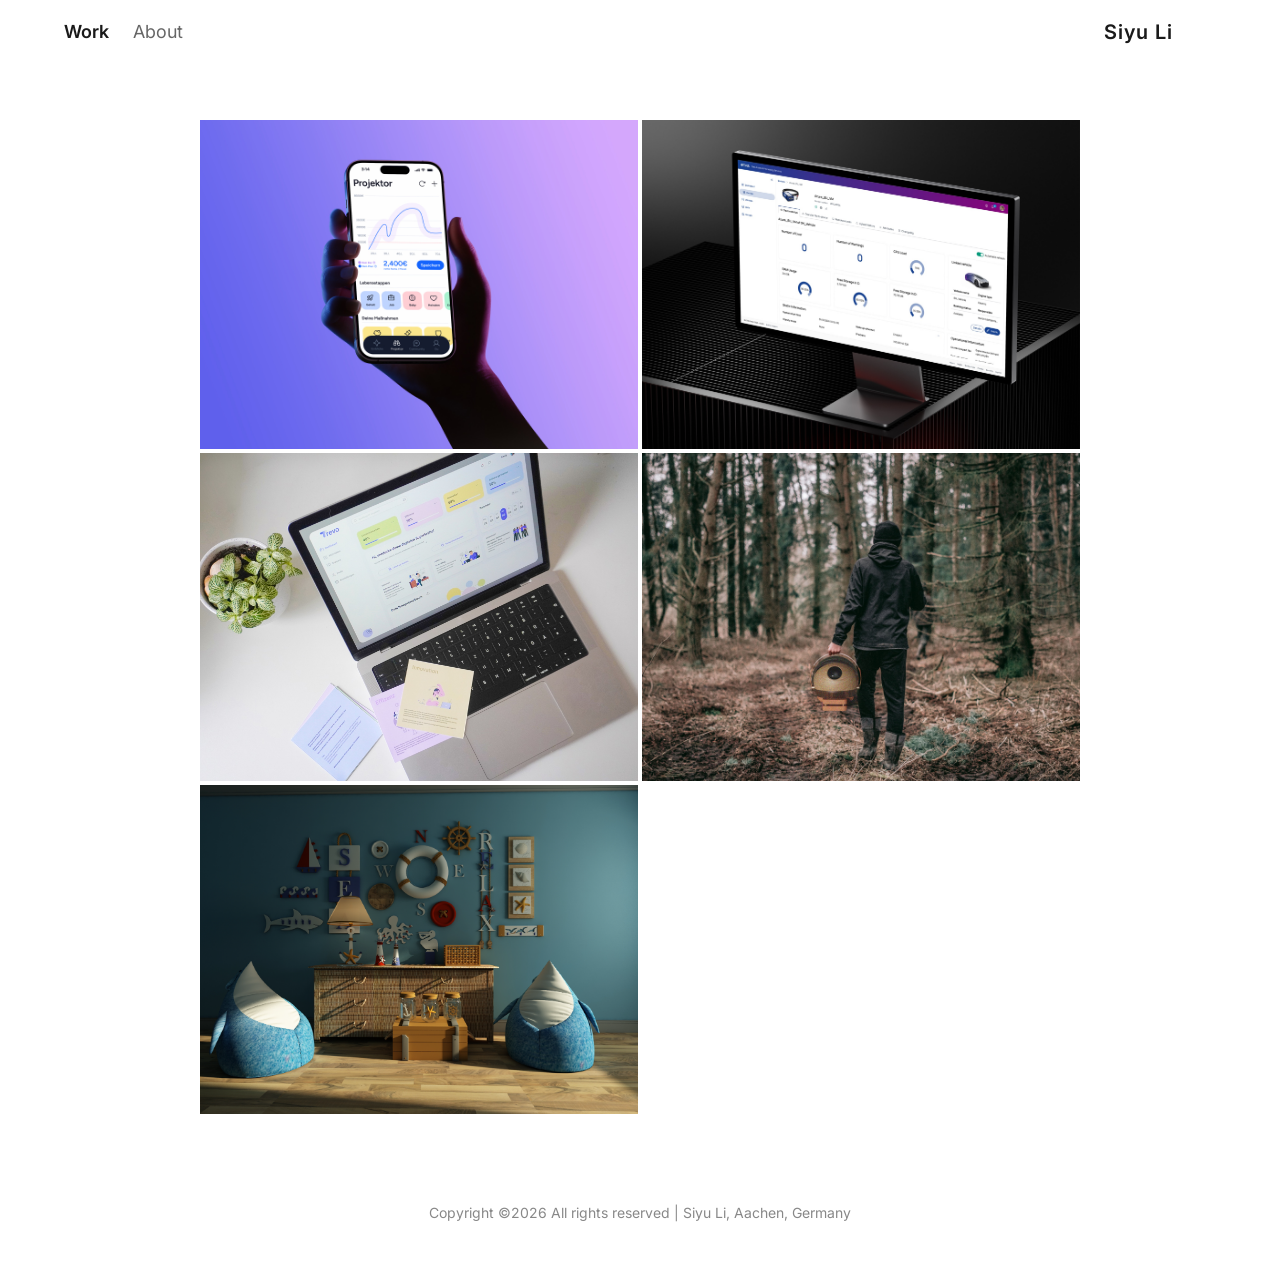
==== index.html @ 16c1d410 "Start Project 05: Add Spatial Visions to homepage and initialize project page (Add Apartment layout)" ====
<!DOCTYPE html>
<html lang="en">
<head>
    <meta charset="UTF-8">
    <meta name="viewport" content="width=device-width, initial-scale=1.0">
    <title>Siyu Li - Design Portfolio</title>
    <meta name="description" content="Interaction & Digital Product Designer with a background in engineering, industrial and communication design. Creating intuitive, human-centered digital experiences.">
    
    <!-- SEO & Keywords -->
    <meta name="keywords" content="Siyu Li, Design Portfolio, UX Design, Interaction Design, Digital Product Designer, Human-centered Design, Aachen">
    <meta name="author" content="Siyu Li">
    
    <!-- Open Graph (LinkedIn, WeChat Link Preview) -->
    <meta property="og:title" content="Siyu Li - Interaction & Digital Product Designer">
    <meta property="og:description" content="Interaction & Digital Product Designer with a background in engineering, industrial and communication design. Creating intuitive, human-centered digital experiences.">
    <meta property="og:type" content="website">
    
    <!-- Web-Clip / Favicon -->
    <link rel="icon" type="image/png" href="assets/favicon.png">
    <link rel="apple-touch-icon" href="assets/apple-touch-icon.png">
    
    <link rel="stylesheet" href="style.css">
</head>
<body>
    <header class="header">
        <nav class="nav-left">
            <a href="index.html" class="nav-link active">Work</a>
            <a href="about.html" class="nav-link">About</a>
        </nav>
        <div class="nav-right">
            <a href="index.html" class="brand-name">Siyu Li</a>
        </div>
        <button class="mobile-menu-btn" aria-label="Toggle menu">
            <svg width="24" height="24" viewBox="0 0 24 24" fill="none" stroke="currentColor" stroke-width="1.5" stroke-linecap="round" stroke-linejoin="round">
                <line x1="3" y1="12" x2="21" y2="12"></line>
                <line x1="3" y1="6" x2="21" y2="6"></line>
                <line x1="3" y1="18" x2="21" y2="18"></line>
            </svg>
        </button>
    </header>

    <div class="mobile-menu-overlay">
        <button class="mobile-menu-close" aria-label="Close menu">
            <svg width="24" height="24" viewBox="0 0 24 24" fill="none" stroke="currentColor" stroke-width="1.5" stroke-linecap="round" stroke-linejoin="round">
                <line x1="18" y1="6" x2="6" y2="18"></line>
                <line x1="6" y1="6" x2="18" y2="18"></line>
            </svg>
        </button>
        <nav class="mobile-nav">
            <a href="index.html" class="mobile-nav-link active">Work</a>
            <a href="about.html" class="mobile-nav-link">About</a>
        </nav>
    </div>

    <main class="gallery-container">
        <!-- Grid Items will be added here -->
        <a href="mater.html" class="gallery-item large">
            <img src="assets/Project-01/Project-01_Cover.jpg" alt="māter - Financial clarity" loading="lazy">
            <div class="overlay">
                <h3>māter</h3>
                <p>Financial clarity. Built for confidence.</p>
                <p>Master Project 2 (Individual)</p>
            </div>
        </a>
        <a href="evolution.html" class="gallery-item large">
            <img src="assets/Project-02/Project-02_Cover.jpg" alt="Evolution - cloud redesigns" loading="lazy">
            <div class="overlay">
                <h3>Evolution</h3>
                <p>From rapid PoCs to systemic cloud redesigns.</p>
                <p>Work Collection</p>
            </div>
        </a>
        <a href="trevo.html" class="gallery-item small">
            <img src="assets/Project-03/Project-03_Cover.jpg" alt="Trevo - digital transformation" loading="lazy">
            <div class="overlay">
                <h3>Trevo</h3>
                <p>Your digital transformation partner.</p>
                <p>Master Project 1 (Individual)</p>
            </div>
        </a>
        <a href="chirp.html" class="gallery-item small">
            <img src="assets/Project-04/Project-04_Cover.jpg" alt="Chirp Chirp - Bird Rescue" loading="lazy">
            <div class="overlay">
                <h3>Chirp Chirp</h3>
                <p>Optimization System for Bird Rescue.</p>
                <p>Bachelor Semester Project (Individual)</p>
            </div>
        </a>
        <a href="interior-archive.html" class="gallery-item large">
            <img src="assets/Project-05/Project-05_Cover.png" alt="Spatial Visions - Interior Renderings" loading="lazy">
            <div class="overlay">
                <h3>Spatial Visions</h3>
                <p>A curated collection of photorealistic 3D interior renderings exploring light, material, and spatial atmosphere.</p>
            </div>
        </a>
        
    </main>

    <footer class="site-footer">
        <p>Copyright ©2026 All rights reserved | Siyu Li, Aachen, Germany</p>
    </footer>

    <button id="backToTop" class="back-to-top" aria-label="Back to top">
        <svg width="24" height="24" viewBox="0 0 24 24" fill="none" stroke="currentColor" stroke-width="2" stroke-linecap="round" stroke-linejoin="round">
            <line x1="12" y1="19" x2="12" y2="5"></line>
            <polyline points="5 12 12 5 19 12"></polyline>
        </svg>
    </button>

    <script src="script.js"></script>
</body>
</html>
---- style.css ----
@import url('https://fonts.googleapis.com/css2?family=Inter:wght@300;400;500;600;700&display=swap');

:root {
    --bg-color: #ffffff;
    --text-color: #1a1a1a;
    --text-muted: #666666;
    --gap: 4px;
    --font-family: 'Inter', -apple-system, BlinkMacSystemFont, sans-serif;
    --transition: all 0.4s cubic-bezier(0.16, 1, 0.3, 1);
}

* {
    box-sizing: border-box;
    margin: 0;
    padding: 0;
}

body {
    overflow-x: hidden;
    font-family: var(--font-family);
    background-color: var(--bg-color);
    color: var(--text-color);
    line-height: 1.5;
    -webkit-font-smoothing: antialiased;
    -moz-osx-font-smoothing: grayscale;
}

/* Header & Navigation */
.header {
    position: fixed;
    top: 0;
    left: 0;
    width: 100%;
    height: 64px;
    display: flex;
    justify-content: space-between;
    align-items: center;
    padding: 0 64px;
    background-color: rgba(255, 255, 255, 0.95);
    backdrop-filter: blur(8px);
    -webkit-backdrop-filter: blur(8px);
    z-index: 100;
    border-bottom: 1px solid transparent;
    transition: var(--transition);
}

.header.scrolled {
    border-bottom: 1px solid rgba(0, 0, 0, 0.08);
}

.nav-left {
    display: flex;
    gap: 24px;
}

.nav-link {
    text-decoration: none;
    color: var(--text-muted);
    font-size: 18px;
    font-weight: 400;
    transition: var(--transition);
}

.nav-link:hover, .nav-link.active {
    color: var(--text-color);
}

.nav-link.active {
    font-weight: 600;
}

.nav-right {
    position: absolute;
    left: calc(100% - 176px);
}

.brand-name {
    text-decoration: none;
    color: var(--text-color);
    font-size: 20px;
    font-weight: 600;
    letter-spacing: 0.05em;
}

/* Gallery Grid */
.gallery-container {
    padding: 120px 200px 48px;
    display: grid;
    grid-template-columns: repeat(2, 1fr);
    grid-gap: var(--gap);
    max-width: 100%;
    margin: 0 auto;
}

.gallery-item {
    position: relative;
    overflow: hidden;
    display: block;
    aspect-ratio: 4 / 3;
    background-color: #f5f5f5;
    text-decoration: none;
}

.gallery-item img {
    width: 100%;
    height: 100%;
    object-fit: cover;
    transition: transform 0.6s cubic-bezier(0.16, 1, 0.3, 1);
    display: block;
}

.gallery-item:hover img {
    transform: scale(1.03);
}

.overlay {
    position: absolute;
    bottom: 0;
    left: 0;
    width: 100%;
    padding: 32px;
    background: linear-gradient(to top, rgba(0,0,0,0.6) 0%, rgba(0,0,0,0) 100%);
    color: #ffffff;
    opacity: 0;
    transform: translateY(10px);
    transition: var(--transition);
}

.gallery-item:hover .overlay {
    opacity: 1;
    transform: translateY(0);
}

.overlay h3 {
    font-size: 22px;
    font-weight: 600;
    margin-bottom: 4px;
    letter-spacing: -0.01em;
}

.overlay p {
    font-size: 15px;
    font-weight: 400;
    opacity: 0.8;
}

/* Back to Top Button */
.back-to-top {
    position: fixed;
    bottom: 48px;
    right: 48px;
    width: 48px;
    height: 48px;
    border-radius: 50%;
    background-color: #f0f0f0;
    color: var(--text-color);
    border: none;
    cursor: pointer;
    display: flex;
    justify-content: center;
    align-items: center;
    opacity: 0;
    visibility: hidden;
    transform: translateY(20px);
    transition: var(--transition);
    z-index: 100;
}

.back-to-top.visible {
    opacity: 1;
    visibility: visible;
    transform: translateY(0);
}

.back-to-top:hover {
    background-color: #e0e0e0;
    transform: translateY(-2px);
}

/* Responsive */
/* Mobile Menu */
.mobile-menu-btn {
    display: none;
    background: none;
    border: none;
    cursor: pointer;
    color: var(--text-color);
    padding: 8px;
    margin-right: -8px;
    z-index: 101;
}

.mobile-menu-overlay {
    position: fixed;
    top: 0;
    left: 0;
    width: 100%;
    height: 100vh;
    background-color: #ffffff;
    z-index: 200;
    display: flex;
    flex-direction: column;
    justify-content: center;
    align-items: center;
    opacity: 0;
    pointer-events: none;
    transition: opacity 0.3s ease;
}

.mobile-menu-overlay.active {
    opacity: 1;
    pointer-events: auto;
}

.mobile-menu-close {
    position: absolute;
    top: 20px;
    right: 24px;
    background: none;
    border: none;
    cursor: pointer;
    color: var(--text-color);
    padding: 8px;
    margin-right: -8px;
}

.mobile-nav {
    display: flex;
    flex-direction: column;
    align-items: center;
    gap: 32px;
}

.mobile-nav-link {
    font-size: 20px;
    text-decoration: none;
    color: var(--text-muted);
    transition: var(--transition);
}

.mobile-nav-link:hover,
.mobile-nav-link.active {
    color: var(--text-color);
    font-weight: 600;
}

/* About Page Styles */
.about-container {
    padding-top: 64px;
}

.about-hero {
    width: 100%;
    height: 50vh;
    background-color: #f0f0f0;
}

.about-hero-img {
    width: 100%;
    height: 100%;
    object-fit: cover;
    display: block;
}

.about-content {
    max-width: 100%;
    margin: 0 auto;
    padding: 80px 200px;
    display: flex;
    flex-direction: column;
    gap: 80px;
}

.about-headline {
    font-size: 32px;
    font-weight: 700;
    line-height: 1.4;
    text-align: left;
    color: var(--text-color);
}



.about-grid {
    display: grid;
    grid-template-columns: 360px 1fr;
    gap: 60px;
    align-items: start;
    padding: 0 80px;
}

.about-portrait {
    width: 100%;
    background-color: #f0f0f0;
    border-radius: 8px;
    overflow: hidden;
}

.about-portrait-img {
    width: 100%;
    height: auto;
    object-fit: contain;
    display: block;
}

.about-text h2 {
    font-size: 40px;
    font-weight: 700;
    margin-bottom: 24px;
}

.about-text h2 span {
    font-size: 22px;
    font-weight: 700;
    color: #999999;
    margin-left: 8px;
}

.about-text p {
    font-size: 16px;
    line-height: 1.6;
    color: var(--text-muted);
}

.about-closing {
    font-size: 32px;
    font-weight: 700;
    line-height: 1.4;
    text-align: right;
    color: var(--text-color);
}

.about-contact {
    display: flex;
    flex-direction: column;
    width: 100%;
    gap: 40px;
}

.about-contact-header {
    display: flex;
    justify-content: center;
    align-items: center;
    width: 100%;
    gap: 24px;
}

.about-contact p {
    font-size: 28px;
    font-weight: 400;
    color: var(--text-color);
}

.social-links {
    display: flex;
    gap: 16px;
}

.social-icon {
    width: 40px;
    height: 40px;
    border-radius: 50%;
    background-color: #f5f5f5;
    display: flex;
    align-items: center;
    justify-content: center;
    text-decoration: none;
    color: var(--text-color);
    font-weight: 600;
    transition: var(--transition);
}

.social-icon:hover {
    background-color: #e0e0e0;
}



/* Conversion & Ecosystem block */
.conversion-ecosystem-block {
    display: grid;
    grid-template-columns: 1fr 1.2fr;
    gap: 80px;
}

.conversion-left {
    display: flex;
    flex-direction: column;
    justify-content: space-between;
}

.ecosystem-right {
    display: flex;
    flex-direction: column;
    justify-content: space-between;
}

.conversion-text h2, .ecosystem-text h2 {
    font-size: 26px;
    font-weight: 600;
    color: #1a1a1a;
    margin-bottom: 24px;
}

.conversion-text p, .ecosystem-text p {
    font-size: 16px;
    line-height: 1.6;
    color: #4a4a4a;
}

.conversion-text p strong, .ecosystem-text p strong {
    color: #0F62FE;
    font-weight: 600;
}

.conversion-img-wrapper {
    margin-top: 60px;
    display: flex;
    justify-content: center;
    width: 100%;
}

.conversion-img-wrapper img {
    width: 100%;
    max-width: 331px;
    height: auto;
    display: block;
    transition: transform 0.3s cubic-bezier(0.16, 1, 0.3, 1);
    -webkit-backface-visibility: hidden;
    backface-visibility: hidden;
}

.ecosystem-phones-wrapper {
    margin-bottom: 60px;
}

.ecosystem-phones {
    display: flex;
    gap: 24px;
    align-items: flex-start;
    width: 100%;
    min-width: 0;
}

.ecosystem-phones img {
    min-width: 0;
    height: auto;
    display: block;
    transition: transform 0.3s cubic-bezier(0.16, 1, 0.3, 1);
    -webkit-backface-visibility: hidden;
    backface-visibility: hidden;
}

.ecosystem-phones img:nth-child(1) { flex: 304; }
.ecosystem-phones img:nth-child(2) { flex: 313; margin-top: 80px; }

/* Lessons Learned Block */
.lessons-learned-block {
    display: grid;
    grid-template-columns: 1fr 1.5fr;
    gap: 80px;
    align-items: center;
}

.lessons-left {
    display: flex;
    flex-direction: column;
    align-items: center;
    gap: 60px;
}

.lessons-mascot {
    display: flex;
    justify-content: center;
    width: 100%;
}

.lessons-mascot img {
    width: 100%;
    max-width: 280px;
    height: auto;
    display: block;
    transition: transform 0.3s cubic-bezier(0.16, 1, 0.3, 1);
    -webkit-backface-visibility: hidden;
    backface-visibility: hidden;
}

.lessons-mascot img:hover {
    transform: translateY(-8px) scale(1.05);
}

.lessons-qr-block {
    display: flex;
    align-items: center;
    gap: 20px;
    max-width: 400px;
}

.lessons-qr-block img.qr-code {
    width: 100px;
    height: 100px;
    flex-shrink: 0;
}

.lessons-qr-block p {
    font-size: 14px;
    line-height: 1.5;
    color: #4a4a4a;
    margin: 0;
}

.lessons-right {
    display: flex;
    flex-direction: column;
    gap: 32px;
}

.lessons-right h2 {
    font-size: 26px;
    font-weight: 600;
    color: #1a1a1a;
    margin-bottom: 8px;
}

.lesson-item h3 {
    font-size: 18px;
    font-weight: 600;
    color: #1a1a1a;
    margin-bottom: 12px;
}

.lesson-item p {
    font-size: 16px;
    line-height: 1.6;
    color: #4a4a4a;
    margin: 0;
}

.lesson-item p strong {
    color: #0F62FE;
    font-weight: 600;
}


/* Trevo Synergy Block */
.trevo-synergy-block {
    display: grid;
    grid-template-columns: 1fr 1fr;
    gap: 60px;
    align-items: start;
    padding: 0 200px;
}

.trevo-synergy-block .full-width-text strong {
    color: #767FE4;
    font-weight: 600;
}

.synergy-col {
    display: flex;
    flex-direction: column;
}

.synergy-img {
    width: 100%;
    height: auto;
    display: block;
    margin-top: 20px;
    margin-bottom: 24px;
    transition: transform 0.4s cubic-bezier(0.16, 1, 0.3, 1), opacity 0.3s ease;
    cursor: zoom-in;
}

.synergy-img:hover {
    transform: translateY(-8px) scale(1.03);
    opacity: 0.95;
    position: relative;
    z-index: 10;
}

.synergy-subtitle {
    font-size: 18px;
    font-weight: 600;
    color: #767FE4;
    margin-bottom: 12px;
}

.synergy-desc {
    font-size: 16px;
    line-height: 1.6;
    color: #444;
}

@media (max-width: 1024px) {
    .lessons-learned-block {
        grid-template-columns: 1fr;
        gap: 60px;
    }
    
    .lessons-left {
        order: 2;
    }
    
    .lessons-right {
        order: 1;
    }
    
    .lessons-qr-block {
        justify-content: center;
    }
    

    .conversion-ecosystem-block {
        grid-template-columns: 1fr;
        gap: 60px;
    }
    
    .conversion-img-wrapper {
        margin-top: 40px;
    }
    
    .conversion-img-wrapper img {
        width: 290px !important;
        transform: scale(1.05);
        transform-origin: center center;
    }

    .ecosystem-right {
        flex-direction: column-reverse;
    }
    
    .ecosystem-phones-wrapper {
        margin-bottom: 0 !important;
        margin-top: 40px;
    }

    .ecosystem-phones {
        justify-content: center;
    }
    
    .ecosystem-phones img {
        flex: 0 1 290px !important;
        width: 290px !important;
        max-width: 100%;
    }
    

    .gallery-container {
        padding: 180px 120px 48px;
    }
    
    .about-content {
        padding: 80px 120px;
    }

    .about-grid {
        grid-template-columns: 1fr;
        gap: 60px;
        padding: 0;
    }

    .about-portrait {
        max-width: 400px;
        margin: 0 auto;
    }
}

@media (max-width: 767px) {
    .lessons-qr-block {
        flex-direction: column;
        text-align: center;
        gap: 16px;
    }
    

    .ecosystem-phones {
        width: 100%;
        overflow-x: auto;
        scroll-snap-type: x mandatory;
        -webkit-overflow-scrolling: touch;
        padding: 20px 0 16px;
        gap: 20px;
        justify-content: flex-start;
        -ms-overflow-style: none;
        scrollbar-width: none;
        align-items: center;
    }
    
    .ecosystem-phones::-webkit-scrollbar {
        display: none;
    }
    
    .ecosystem-phones img {
        flex: 0 0 100% !important;
        width: 100% !important;
        max-width: none !important;
        scroll-snap-align: start;
    }

    .ecosystem-phones img:nth-child(2) {
        margin-top: 0;
    }

    .trevo-synergy-block {
        grid-template-columns: 1fr;
        gap: 60px;
        padding: 0 24px;
    }
    
    .conversion-img-wrapper img {
        width: 100% !important;
        max-width: none !important;
        transform: scale(1.05);
        transform-origin: center center;
    }
    
    .conversion-ecosystem-block div.carousel-dots-container.mobile-only {
        display: flex !important;
    }


    .header {
        padding: 0 24px;
        justify-content: center;
    }
    .nav-left {
        display: none;
    }
    .nav-right {
        position: static;
        left: auto;
    }
    .mobile-menu-btn {
        display: block;
        position: absolute;
        right: 24px;
    }
    .gallery-container {
        padding: 120px 24px 24px;
    }
    .back-to-top {
        bottom: 24px;
        right: 24px;
    }
    

    /* About Page Mobile Overrides */
    .about-content {
        padding: 80px 24px;
    }
    .about-headline {
        font-size: 24px;
    }
    .about-closing {
        font-size: 24px;
    }
    .about-text h2 {
        font-size: 32px;
    }
    .about-contact-header {
        flex-direction: column;
        align-items: center;
    }
    .about-contact p {
        font-size: 22px;
    }
}

@media (max-width: 480px) {
    .gallery-container {
        grid-template-columns: 1fr;
    }
}

/* Project Detail Page */
.project-page {
    padding-top: 64px;
}

.project-hero-wrapper {
    width: 100%;
}

.project-hero {
    width: 100%;
    overflow: hidden;
}

.project-hero-img {
    width: 100%;
    height: auto;
    display: block;
}

.project-info {
    padding: 80px 200px;
}

.project-header {
    text-align: center;
    margin-bottom: 80px;
}

.project-header h1 {
    font-size: 32px;
    font-weight: 700;
    margin-bottom: 12px;
}

.project-header .subtitle {
    font-size: 16px;
    color: var(--text-muted);
}

.project-overview {
    max-width: 1200px;
    margin: 0 auto;
    display: grid;
    grid-template-columns: 1fr 1fr;
    gap: 40px;
    align-items: start;
}

.overview-left h3 {
    font-size: 18px;
    font-weight: 700;
    margin-bottom: 24px;
    color: #0d2c54;
}

.overview-left p {
    font-size: 16px;
    line-height: 1.6;
    color: #0d2c54;
}

.overview-right {
    display: flex;
    flex-direction: column;
    gap: 16px;
}

.meta-item {
    display: grid;
    grid-template-columns: 160px 1fr;
    gap: 16px;
    align-items: baseline;
}

.meta-item h4 {
    font-size: 18px;
    font-weight: 700;
    color: #0d2c54;
    margin-bottom: 0;
}

.meta-item p {
    font-size: 16px;
    color: #0d2c54;
}

.project-video-container {
    max-width: 100%;
    margin: 0 auto 80px;
    padding: 0 200px;
}

.video-wrapper {
    position: relative;
    padding-bottom: 56.25%; /* 16:9 Aspect Ratio */
    height: 0;
    background-color: #f0f0f0;
}

.video-wrapper iframe {
    position: absolute;
    top: 0;
    left: 0;
    width: 100%;
    height: 100%;
}

.project-gallery {
    display: flex;
    flex-direction: column;
    align-items: center;
    gap: 160px;
    margin-bottom: 160px;
    max-width: 100%;
    padding: 0 200px;
}

.project-gallery img {
    max-width: 100%;
    height: auto;
    display: block;
    margin: 0 auto;
}

/* Responsive Project Content Block (HTML replacing images) */
.responsive-block {
    display: grid;
    grid-template-columns: 1fr 1fr;
    gap: 80px;
    padding: 0 200px;
    margin-bottom: 160px;
    color: #000;
    max-width: 1600px;
    margin-left: auto;
    margin-right: auto;
}

.content-left {
}
.content-left h2 {
    font-size: 26px;
    font-weight: 600;
    margin-bottom: 40px;
}

.content-left p {
    font-size: 16px;
    line-height: 1.6;
    margin-bottom: 24px;
    color: #222;
}

.content-left p strong {
    color: #0F62FE;
    font-weight: 600;
}

.qr-code-box {
    display: flex;
    align-items: center;
    gap: 16px;
    margin-top: 40px;
}

.qr-code-box img {
    width: 100px;
    height: 100px;
}

.qr-code-box p {
    font-size: 13px;
    color: #555;
    margin: 0;
}

.content-right {
    display: flex;
    flex-direction: column;
    gap: 90px;
    padding-top: 10px;
}

.gap-section h3 {
    font-size: 16px;
    font-weight: 600;
    margin-bottom: 48px;
    text-align: center;
}

.info-grid {
    display: grid;
    gap: 32px;
}

.structural-grid {
    grid-template-columns: repeat(4, 1fr);
}

.psychological-grid {
    grid-template-columns: repeat(2, 1fr);
    padding: 0 60px;
    gap: 48px;
}

.info-item {
    display: flex;
    flex-direction: column;
    align-items: center;
    text-align: center;
    gap: 20px;
    height: 100%;
    transition: transform 0.3s ease;
    -webkit-backface-visibility: hidden;
    backface-visibility: hidden;
    transform: translateZ(0) scale(1);
}



.info-item img {
    height: 100px;
    width: auto;
    max-width: 100%;
    object-fit: contain;
}

.info-item span {
    font-size: 12px;
    font-weight: 500;
}

.footnote {
    font-size: 11px;
    color: #999;
    text-align: right;
    margin-top: 20px;
}

.footnote a {
    color: #999;
    text-decoration: underline;
    transition: color 0.2s;
}

.footnote a:hover {
    color: #666;
}

/* Project Details Responsive */
@media (max-width: 1024px) {
    .project-info, .project-video-container, .project-gallery, .related-projects, .responsive-block {
        padding-left: 120px;
        padding-right: 120px;
    }
    

    .project-overview {
        grid-template-columns: 1fr;
        gap: 60px;
    }

    .responsive-block {
        grid-template-columns: 1fr;
        gap: 60px;
    }
}

@media (max-width: 767px) {
    .project-info, .project-video-container, .related-projects, .responsive-block {
        padding-left: 80px;
        padding-right: 80px;
    }
    .project-gallery {
        padding-left: 0;
        padding-right: 0;
    }
    .project-overview {
        grid-template-columns: 1fr;
        gap: 40px;
    }
    .meta-item {
        grid-template-columns: 1fr;
        gap: 4px;
    }
    .structural-grid {
        grid-template-columns: repeat(2, 1fr);
        gap: 24px;
    }
    .psychological-grid {
        grid-template-columns: repeat(2, 1fr);
        padding: 0;
        gap: 24px;
    }
    .footnote {
        text-align: left;
    }
}

/* Related Projects & Footer */
.related-projects {
    padding: 80px 200px 40px;
    text-align: center;
}

.related-projects h3 {
    font-size: 20px;
    font-weight: 700;
    margin-bottom: 40px;
    color: var(--text-color);
}

.related-grid {
    display: grid;
    grid-template-columns: repeat(3, 1fr);
    gap: var(--gap);
}

.related-item {
    display: block;
    overflow: hidden;
    aspect-ratio: 4 / 3;
    background-color: #f5f5f5;
}

.related-item img {
    width: 100%;
    height: 100%;
    object-fit: cover;
    display: block;
    transition: transform 0.6s cubic-bezier(0.16, 1, 0.3, 1);
}

.related-item:hover img {
    transform: scale(1.03);
}

.site-footer {
    text-align: center;
    padding: 40px 24px 60px;
    font-size: 14px;
    color: #888;
}

@media (max-width: 767px) {
    .related-projects {
        padding: 40px 24px;
    }
    .related-grid {
        grid-template-columns: 1fr;
        gap: 16px;
    }
}

/* Password Protection Overlay */
.password-overlay {
    position: fixed;
    top: 0;
    left: 0;
    width: 100%;
    height: 100%;
    background-color: #fff;
    z-index: 9999;
    display: flex;
    justify-content: center;
    align-items: center;
}

.password-container {
    text-align: center;
    max-width: 400px;
    padding: 24px;
}

.password-container h2 {
    font-size: 24px;
    font-weight: 700;
    margin-bottom: 12px;
    color: var(--text-color);
}

.password-container p {
    color: var(--text-muted);
    margin-bottom: 24px;
    font-size: 15px;
}

.password-input-group {
    display: flex;
    align-items: center;
    justify-content: space-between;
    border: 1px solid #333;
    border-radius: 999px;
    padding: 6px;
    margin: 0 auto;
    background-color: #fff;
}

.password-input-group input {
    padding: 12px 16px 12px 20px;
    border: none;
    border-radius: 999px 0 0 999px;
    font-size: 16px;
    outline: none;
    flex: 1;
    background: transparent;
    color: var(--text-color);
}

.password-input-group input::placeholder {
    color: #999;
}

.password-input-group button {
    padding: 12px 28px;
    background-color: #d4d4d4;
    color: #fff;
    border: none;
    border-radius: 999px;
    cursor: pointer;
    font-size: 16px;
    font-weight: 600;
    transition: background-color 0.2s;
}

.password-input-group button:hover {
    background-color: #c4c4c4;
}

.password-error {
    color: #d93025 !important;
    margin-top: 12px;
    font-size: 14px !important;
    display: none;
}

@media (max-width: 480px) {
    .password-input-group {
        flex-direction: column;
        border-radius: 12px;
        padding: 12px;
        background-color: transparent;
        border: none;
        gap: 12px;
    }
    .password-input-group input {
        width: 100%;
        border: 1px solid #333;
        border-radius: 999px;
        padding: 14px 20px;
        background-color: #fff;
    }
    .password-input-group button {
        width: 100%;
        border-radius: 999px;
        padding: 14px;
    }
}


/* Collage Block Styles */
.collage-container {
    position: relative;
    width: 100%;
    margin: 40px 0;
}

.collage-base {
    width: 100%;
    height: auto;
    display: block;
}











@media (max-width: 1024px) {
    .collage-container { margin: 60px 0; }
}


.sticky {
    position: absolute;
    width: 18%;
    height: auto;
    z-index: 2;
    -webkit-backface-visibility: hidden;
    backface-visibility: hidden;
    transform: translateZ(0) scale(1);
}

.sticky-1 { top: -15%; left: 5%; }
.sticky-2 { top: -20%; left: 35%; }
.sticky-3 { top: -12%; right: 5%; }
.sticky-4 { bottom: -15%; left: 18%; }
.sticky-5 { bottom: -20%; left: 50%; }

/* Method Grid block */
.method-item {
    display: flex;
    flex-direction: column;
    gap: 32px;
}

.method-item img {
    width: 100%;
    height: auto;
    aspect-ratio: 400 / 330;
    object-fit: contain;
    object-position: bottom;
    display: block;
    transition: transform 0.3s ease;
    -webkit-backface-visibility: hidden;
    backface-visibility: hidden;
    transform: translateZ(0) scale(1);
}



.method-item p {
    font-size: 16px;
    line-height: 1.6;
    color: #222;
    margin: 0;
}

.method-item p strong {
    color: #0F62FE;
    font-weight: 600;
}

/* Process & Iteration block */
.process-item {
    display: flex;
    flex-direction: column;
}

.process-item img {
    width: 100%;
    height: auto;
    aspect-ratio: 1 / 1.1;
    object-fit: contain;
    object-position: bottom;
    display: block;
    margin-bottom: 40px;
    transition: transform 0.3s ease;
    -webkit-backface-visibility: hidden;
    backface-visibility: hidden;
    transform: translateZ(0) scale(1);
}



.process-item h2 {
    font-size: 24px;
    font-weight: 600;
    margin-bottom: 24px;
    color: #1a1a1a;
}

.process-item p {
    font-size: 16px;
    line-height: 1.6;
    color: #222;
    margin: 0;
}

.process-item p strong {
    color: #0F62FE;
    font-weight: 600;
}

/* Refining for Transparency block */
.refining-block {
    display: grid;
    grid-template-areas: 
        "before after"
        "text text";
    grid-template-columns: auto auto;
    justify-content: space-between;
    gap: 60px;
    row-gap: 100px;
    align-items: start;
}

.refining-before { grid-area: before; }
.refining-after { grid-area: after; }
.refining-text { grid-area: text; }

.refining-before, .refining-after {
    display: flex;
    flex-direction: column;
    align-items: center;
    gap: 40px;
    min-width: 0;
}

.refining-text {
    display: flex;
    flex-direction: column;
    max-width: 800px;
    margin: 0;
    min-width: 0;
}

.refining-text h2 {
    font-size: 26px;
    font-weight: 600;
    margin-bottom: 32px;
    color: #1a1a1a;
}

.refining-text p {
    font-size: 16px;
    line-height: 1.6;
    color: #222;
    margin-bottom: 24px;
}

.refining-text p:last-child {
    margin-bottom: 0;
}

.refining-text p strong {
    color: #0F62FE;
    font-weight: 600;
}




.visual-foundation-image img, 
.lowering-phones img, 
.empowering-phones img, 
.projecting-main-img, 
.conversion-img-wrapper img,
.empowering-bg, 
.woman-img,
.refining-before img, 
.after-phones img, 
.ecosystem-phones img,
.projecting-phones-top img, 
.projecting-phones-bottom img,
.lessons-mascot img {
    transition: transform 0.5s cubic-bezier(0.16, 1, 0.3, 1);
    -webkit-backface-visibility: hidden;
    backface-visibility: hidden;
}

.empowering-bg:hover, 
.woman-img:hover, 
.lowering-phones img:hover, 
.empowering-phones img:hover, 
.projecting-main-img:hover, 
.conversion-img-wrapper img:hover {
    transform: translateY(-8px) scale(1.05);
    position: relative;
    z-index: 10;
}

.refining-before img:hover, .after-phones img:hover, .ecosystem-phones img:hover {
    transform: translateY(-8px) scale(1.05);
    position: relative;
    z-index: 10;
}

.after-phones {
    display: flex;
    gap: 24px;
    justify-content: center;
}

.refining-label {
    font-size: 22px;
    font-weight: 500;
    color: #1a1a1a;
}

.after-label {
    color: #0F62FE;
}

.refining-before img, .after-phones img {
    width: 290px;
    max-width: 100%;
    height: auto;
    display: block;
    transition: transform 0.3s ease;
    -webkit-backface-visibility: hidden;
    backface-visibility: hidden;
    transform: translateZ(0) scale(1);
}

.after-phones img:nth-child(2) {
    width: 282px;
}




/* Projecting the Future block */
.projecting-block {
    display: grid;
    grid-template-columns: 1.3fr 1fr 1fr;
    grid-template-rows: auto auto;
    gap: 40px;
    row-gap: 80px;
    align-items: center;
    grid-template-areas:
        "main phonestop texttop"
        "main textbottom phonesbottom";
}


.projecting-main,
.projecting-phones-wrapper-top,
.projecting-phones-wrapper-bottom,
.projecting-text-top,
.projecting-text-bottom {
    min-width: 0;
}

.projecting-main {
    grid-area: main;
    display: flex;
    justify-content: flex-start;
}

.projecting-main-img {
    width: 100%;
    min-width: 0;
    max-width: 471px;
    height: auto;
    display: block;
    transition: transform 0.3s cubic-bezier(0.16, 1, 0.3, 1);
    -webkit-backface-visibility: hidden;
    backface-visibility: hidden;
}

.projecting-text-top {
    grid-area: texttop;
    align-self: start;
}

.projecting-text-top h2 {
    font-size: 26px;
    font-weight: 600;
    color: #1a1a1a;
    margin-bottom: 24px;
}

.projecting-text-top p {
    font-size: 16px;
    line-height: 1.6;
    color: #4a4a4a;
}

.projecting-phones-wrapper-top {
    grid-area: phonestop;
    align-self: start;
}
.projecting-phones-top {
    display: flex;
    gap: 24px;
    justify-content: center;
    width: 100%;
    min-width: 0;
}

.projecting-phones-top img, .projecting-phones-bottom img {
    transition: transform 0.3s cubic-bezier(0.16, 1, 0.3, 1);
    -webkit-backface-visibility: hidden;
    backface-visibility: hidden;
}

.projecting-phones-top img:hover, .projecting-phones-bottom img:hover {
    transform: translateY(-8px) scale(1.15);
    position: relative;
    z-index: 10;
}

.projecting-phones-top img {
    min-width: 0;
    height: auto;
    display: block;
}

.projecting-phones-top img:nth-child(1) { flex: 230; }
.projecting-phones-top img:nth-child(2) { flex: 236; }

.projecting-text-bottom {
    grid-area: textbottom;
    align-self: end;
}

.projecting-text-bottom p {
    font-size: 16px;
    line-height: 1.6;
    color: #4a4a4a;
}

.projecting-block p strong {
    color: #0F62FE;
    font-weight: 600;
}

.projecting-phones-wrapper-bottom {
    grid-area: phonesbottom;
    align-self: end;
}
.projecting-phones-bottom {
    display: flex;
    gap: 24px;
    justify-content: center;
    width: 100%;
    min-width: 0;
}

.projecting-phones-bottom img {
    min-width: 0;
    height: auto;
    display: block;
}

.projecting-phones-bottom img:nth-child(1) { flex: 232; }
.projecting-phones-bottom img:nth-child(2) { flex: 228; }

@media (max-width: 1024px) {
    .projecting-block {
        grid-template-columns: 1fr;
        grid-template-rows: auto;
        grid-template-areas:
            "main"
            "texttop"
            "phonestop"
            "textbottom"
            "phonesbottom";
        gap: 60px;
    }
    
    .projecting-phones-wrapper-top, .projecting-phones-wrapper-bottom,
    .projecting-text-top, .projecting-text-bottom {
        align-self: start;
    }
    
    .projecting-main {
        justify-content: center;
    }
    
    .projecting-phones-top {
        justify-content: center;
    }
    
    .projecting-phones-bottom {
        justify-content: center;
    }

    .projecting-main-img {
        width: 290px !important;
        transform: scale(1.1);
        transform-origin: center center;
    }

    .projecting-phones-top img, .projecting-phones-bottom img {
        flex: 0 1 290px !important;
        width: 290px !important;
        max-width: 100%;
    }
}

@media (max-width: 767px) {
    .projecting-phones-top, .projecting-phones-bottom {
        width: 100%;
        overflow-x: auto;
        scroll-snap-type: x mandatory;
        -webkit-overflow-scrolling: touch;
        padding: 20px 0 16px;
        gap: 20px;
        justify-content: flex-start;
        -ms-overflow-style: none;
        scrollbar-width: none;
    }
    
    .projecting-phones-top::-webkit-scrollbar,
    .projecting-phones-bottom::-webkit-scrollbar {
        display: none;
    }
    
    .projecting-main-img {
        width: 100% !important;
        max-width: none !important;
        transform: scale(1.1);
        transform-origin: center center;
    }

    .projecting-phones-top img, .projecting-phones-bottom img {
        flex: 0 0 100% !important;
        width: 100% !important;
        max-width: none !important;
        scroll-snap-align: start;
    }
    
    .projecting-block div.carousel-dots-container.mobile-only {
        display: flex !important;
    }
}

@media (max-width: 1200px) {
    /* Tablet 2-column layout */
    .refining-block {
        grid-template-areas: 
            "before text"
            "after after";
        grid-template-columns: 280px 1fr;
        gap: 60px;
        row-gap: 80px;
    }
    



}

/* Lowering the Barrier block */
.lowering-block {
    align-items: stretch;
    grid-template-columns: 4fr 7fr;
    gap: 80px;
}

.lowering-column {
    display: flex;
    flex-direction: column;
    justify-content: space-between;
    height: 100%;
    min-width: 0;
}

.woman-img {
    width: 85%;
    max-width: 400px;
    height: auto;
    display: block;
    margin-bottom: 40px;
    transition: transform 0.3s ease;
    -webkit-backface-visibility: hidden;
    backface-visibility: hidden;
    transform: translateZ(0) scale(1);
}



.lowering-text-top {
    margin-bottom: 40px;
}

.lowering-text-top h2 {
    font-size: 26px;
    font-weight: 600;
    margin-bottom: 24px;
    color: #1a1a1a;
}

.lowering-text-top p, .lowering-text-bottom p {
    font-size: 16px;
    line-height: 1.6;
    color: #222;
    margin: 0;
}

.lowering-text-top p strong, .lowering-text-bottom p strong {
    color: #0F62FE;
    font-weight: 600;
}

.lowering-phones {
    display: flex;
    gap: 16px;
    align-items: center;
    min-width: 0;
}

.lowering-phones img {
    flex: 1;
    min-width: 0;
    width: 100%;
    height: auto;
    display: block;
    transition: transform 0.3s ease;
    -webkit-backface-visibility: hidden;
    backface-visibility: hidden;
    transform: translateZ(0) scale(1);
}



@media (max-width: 1024px) {
    .lowering-block {
        grid-template-columns: 1fr;
        gap: 40px;
    }
    
    .lowering-column {
        gap: 40px;
    }
    
    .woman-img { margin: 0 auto; margin-bottom: 0; }
    .lowering-text-top { margin-bottom: 0; }
    .lowering-text-bottom { margin-bottom: 0; }

    .lowering-phones {
        width: 100%;
        overflow-x: auto;
        scroll-snap-type: x mandatory;
        -webkit-overflow-scrolling: touch;
        padding: 20px 0 16px;
        gap: 20px;
        -ms-overflow-style: none;
        scrollbar-width: none;
    }
    
    .lowering-phones::-webkit-scrollbar {
        display: none;
    }
    
    
    .lowering-phones img {
        flex: 0 0 auto;
        max-width: none;
        scroll-snap-align: start;
    }
    
    .lowering-phones img:nth-child(1) { width: 280px; }
    .lowering-phones img:nth-child(2) { width: 326px; }
    .lowering-phones img:nth-child(3) { width: 304px; }
}

/* Custom flex scaling to equalize phone body sizes */
@media (min-width: 1025px) {
    .lowering-phones img:nth-child(1) { flex: 279; }
    .lowering-phones img:nth-child(2) { flex: 325; }
    .lowering-phones img:nth-child(3) { flex: 303; }
}

/* Foolproof Responsive Display Classes */
.mobile-only { display: none !important; }
@media (max-width: 1024px) {
    .desktop-only { display: none !important; }
    .mobile-only { display: block !important; }
}



@media (max-width: 480px) {
    .project-info, .project-video-container, .related-projects, .responsive-block {
        padding-left: 24px;
        padding-right: 24px;
    }
}

@media (max-width: 1024px) {
    .refining-block {
        grid-template-areas:
            "before"
            "text"
            "after" !important;
        grid-template-columns: 1fr !important;
    }
}

@media (max-width: 767px) {
    .refining-block {
        grid-template-areas:
            "before"
            "text"
            "after" !important;
        grid-template-columns: 1fr !important;
    }

    

.empowering-bg:hover, 
.woman-img:hover, 
.lowering-phones img:hover, 
.empowering-phones img:hover, 
.projecting-main-img:hover, 
.conversion-img-wrapper img:hover {
    transform: translateY(-8px) scale(1.05);
    position: relative;
    z-index: 10;
}

.refining-before img:hover, .after-phones img:hover, .ecosystem-phones img:hover {
    transform: translateY(-8px) scale(1.05);
    position: relative;
    z-index: 10;
}

.after-phones {
        width: 100%;
        overflow-x: auto;
        scroll-snap-type: x mandatory;
        -webkit-overflow-scrolling: touch;
        padding: 20px 0 16px;
        gap: 24px;
        -ms-overflow-style: none;
        scrollbar-width: none;
        justify-content: flex-start;
    }
    .after-phones::-webkit-scrollbar {
        display: none;
    }
    .after-phones img {
        flex: 0 0 auto;
        scroll-snap-align: start;
    }
}

@media (min-width: 769px) {
    .refining-after .carousel-dots-container {
        display: none !important;
    }
}

/* Global Dots CSS */
div.carousel-dots-container {
    flex-direction: row !important;
    flex-wrap: nowrap !important;
    justify-content: center;
    align-items: center;
    gap: 6px;
    background: rgba(15, 98, 254, 0.1);
    padding: 6px 12px;
    border-radius: 99px;
    width: max-content;
    margin: 0 auto 40px auto;
}

/* Hide all dots by default */
div.carousel-dots-container.mobile-only {
    display: none !important;
}

/* Show dots ONLY when carousels are active */
@media (max-width: 1024px) {
    .lowering-block div.carousel-dots-container.mobile-only {
        display: flex !important;
    }
}

@media (max-width: 767px) {
    .refining-block div.carousel-dots-container.mobile-only,
    .empowering-block div.carousel-dots-container.mobile-only {
        display: flex !important;
    }
}

.carousel-dot {
    width: 6px;
    height: 6px;
    flex-shrink: 0;
    border-radius: 50%;
    background: rgba(15, 98, 254, 0.3);
    transition: background 0.3s ease;
}

.carousel-dot.active {
    background: #0F62FE;
}

/* Empowering through Knowledge block */
.empowering-block {
    align-items: stretch;
    display: grid;
    grid-template-columns: 1fr 1fr;
    gap: 80px;
}

.empowering-left {
    display: flex;
    flex-direction: column;
    min-width: 0;
}

.empowering-bg-container {
    position: relative;
    overflow: hidden;
    width: 100%;
    flex: 1;
    display: flex;
    flex-direction: column;
}

.empowering-bg {
    width: 100%;
    height: 100%;
    display: block;
    object-fit: cover;
}

.empowering-text-overlay {
    position: absolute;
    bottom: 0;
    left: 0;
    padding: 40px;
    width: 100%;
    background: linear-gradient(to top, rgba(0,0,0,0.6) 0%, rgba(0,0,0,0) 100%);
    box-sizing: border-box;
}

.empowering-text-overlay h2 {
    font-size: 26px;
    font-weight: 600;
    color: #FFFFFF;
    margin-bottom: 16px;
}

.empowering-text-overlay p {
    font-size: 16px;
    line-height: 1.6;
    color: rgba(255, 255, 255, 0.9);
    margin: 0;
}

.empowering-right {
    display: flex;
    flex-direction: column;
    justify-content: center;
    min-width: 0;
}

.empowering-text-top {
    margin-bottom: 60px;
}

.empowering-text-top p {
    font-size: 16px;
    line-height: 1.6;
    color: #222;
    margin: 0;
}

.empowering-text-top p strong {
    color: #0F62FE;
    font-weight: 600;
}

.empowering-phones {
    display: flex;
    gap: 24px;
    align-items: center;
    justify-content: center;
    min-width: 0;
}

.empowering-phones img {
    flex: 0 1 auto;
    min-width: 0;
    max-width: 100%;
    height: auto;
    display: block;
    transition: transform 0.3s ease;
    -webkit-backface-visibility: hidden;
    backface-visibility: hidden;
    transform: translateZ(0) scale(1);
}

.empowering-phones img:nth-child(1) {
    width: 290px;
}

.empowering-phones img:nth-child(2) {
    width: 307px;
}

@media (max-width: 1200px) {
    .empowering-block {
        grid-template-columns: 1fr;
        gap: 60px;
    }
}

@media (max-width: 1024px) {
    .empowering-text-overlay {
        padding: 32px 40px;
    }
}

@media (max-width: 767px) {
    .empowering-bg-container {
        display: flex;
        flex-direction: column;
    }
    .empowering-bg {
        height: auto;
    }
    .empowering-text-overlay {
        position: static;
        padding: 24px 0 0 0;
        background: none;
    }
    .empowering-text-overlay h2 {
        font-size: 22px;
        color: #1a1a1a;
    }
    .empowering-text-overlay p {
        color: #222;
    }
    
    .empowering-text-top {
        margin-bottom: 32px;
    }
    
    .empowering-phones {
        width: 100%;
        overflow-x: auto;
        scroll-snap-type: x mandatory;
        -webkit-overflow-scrolling: touch;
        padding: 20px 0 16px;
        gap: 20px;
        justify-content: flex-start;
        -ms-overflow-style: none;
        scrollbar-width: none;
    }
    
    .empowering-phones::-webkit-scrollbar {
        display: none;
    }
    
    .empowering-phones img {
        flex: 0 0 auto;
        max-width: 100%;
        scroll-snap-align: start;
    }
}

/* Force hide dots when content fits without scrolling */
div.carousel-dots-container.mobile-only.hide-dots-force {
    display: none !important;
}


/* ==========================================================================
   Project 03: Trevo Specific Styles
   ========================================================================== */

.trevo-blueprint-block {
    display: grid;
    grid-template-columns: 1fr 1.8fr;
    grid-template-areas:
        "friction image"
        "transition image";
    align-items: center;
    column-gap: 60px;
    row-gap: 40px;
}

.trevo-friction-text {
    grid-area: friction;
    align-self: end;
}

.trevo-transition-text {
    grid-area: transition;
    align-self: start;
}

.trevo-image-col {
    grid-area: image;
    display: flex;
    flex-direction: column;
    align-items: flex-end;
}

.trevo-blueprint-block .content-left strong {
    color: #767FE4; /* Trevo Primary Color */
    font-weight: 600;
}

.trevo-blueprint-img {
    width: 100%;
    height: auto;
    display: block;
    transition: transform 0.5s cubic-bezier(0.16, 1, 0.3, 1);
    -webkit-backface-visibility: hidden;
    backface-visibility: hidden;
    cursor: zoom-in;
}

.trevo-blueprint-img:hover {
    transform: translateY(-8px) scale(1.03);
    z-index: 10;
    position: relative;
}

@media (max-width: 1024px) {
    .trevo-blueprint-block {
        grid-template-columns: 1fr;
        grid-template-areas:
            "friction"
            "image"
            "transition";
        row-gap: 60px;
    }
    .trevo-image-col {
        align-items: center;
        margin-top: 0;
    }
}


/* Lightbox Modal */
.lightbox-modal {
    display: none; 
    position: fixed; 
    z-index: 9999; 
    left: 0; 
    top: 0; 
    width: 100%; 
    height: 100%; 
    overflow: auto; 
    background-color: rgba(0,0,0,0.85);
    backdrop-filter: blur(8px);
    -webkit-backdrop-filter: blur(8px);
    opacity: 0;
    transition: opacity 0.3s ease;
    align-items: center;
    justify-content: center;
}
.lightbox-modal.show {
    opacity: 1;
}
.lightbox-content {
    display: block;
    margin: auto;
    width: auto;
    height: auto;
    max-width: 80%;
    max-height: 80vh;
    object-fit: contain;
    border-radius: 8px;
    transform: scale(0.95);
    transition: transform 0.3s cubic-bezier(0.16, 1, 0.3, 1), opacity 0.2s ease-in-out;
    box-shadow: 0 20px 40px rgba(0,0,0,0.3);
}
.lightbox-modal.show .lightbox-content {
    transform: scale(1);
}
.lightbox-close {
    position: absolute;
    top: 30px;
    right: 40px;
    color: #fff;
    font-size: 40px;
    font-weight: 300;
    transition: 0.3s;
    cursor: pointer;
    z-index: 10000;
}
.lightbox-close:hover {
    color: #aaa;
}


.lightbox-prev, .lightbox-next {
    cursor: pointer;
    position: absolute;
    top: 50%;
    width: auto;
    padding: 24px;
    margin-top: -50px;
    color: rgba(255, 255, 255, 0.6);
    font-weight: 300;
    font-size: 50px;
    transition: 0.3s ease;
    user-select: none;
    -webkit-user-select: none;
    z-index: 10001;
}
.lightbox-prev {
    left: 40px;
}
.lightbox-next {
    right: 40px;
}
.lightbox-prev:hover, .lightbox-next:hover {
    color: #fff;
    transform: scale(1.1);
}









.lightbox-white-bg {
    background-color: #ffffff !important;
    padding: 20px;
    border-radius: 12px;
}


.lightbox-prev.disabled, .lightbox-next.disabled {
    opacity: 0.2;
    cursor: default;
    transform: none !important;
}
.lightbox-prev.disabled:hover, .lightbox-next.disabled:hover {
    color: rgba(255, 255, 255, 0.6) !important;
    transform: none !important;
}


/* Trevo Tangible Block */
.trevo-tangible-block {
    display: grid;
    grid-template-columns: 6fr 4fr;
    gap: 60px;
    align-items: center;
}

.trevo-tangible-block .content-left {
    margin-bottom: 0;
    width: 100%;
}

.trevo-tangible-block h2 {
    margin-bottom: 24px;
}

.trevo-tangible-block p {
    margin-bottom: 0;
}

.trevo-tangible-block .content-left p strong {
    color: #767FE4;
    font-weight: 600;
}

.tangible-img {
    width: 100%;
    height: auto;
    display: block;
    border-radius: 12px;
    transition: transform 0.4s cubic-bezier(0.16, 1, 0.3, 1);
    cursor: zoom-in;
}
.tangible-img:hover {
    transform: translateY(-4px) scale(1.02);
}

.qr-code-block {
    display: flex;
    align-items: center;
    gap: 24px;
    margin-top: 40px;
}

.qr-img {
    width: 90px;
    height: 90px;
    flex-shrink: 0;
    cursor: zoom-in;
    transition: transform 0.3s cubic-bezier(0.16, 1, 0.3, 1);
}
.qr-img:hover {
    transform: scale(1.05) translateY(-2px);
}

.qr-code-block p {
    font-size: 14px;
    color: #555;
    line-height: 1.5;
    margin: 0;
    max-width: 250px;
}

@media (max-width: 1024px) {
    .trevo-tangible-block {
        grid-template-columns: 1fr;
        gap: 40px;
    }
}

/* Evolution - Trade Show PoC Block */
.trade-show-block {
    grid-template-columns: 11fr 9fr;
    align-items: center;
}

.trade-show-left {
    width: 100%;
    min-width: 0;
}

.trade-show-left img {
    width: 100%;
    height: auto;
    display: block;
}

.trade-show-right {
    display: flex;
    flex-direction: column;
    gap: 48px;
    min-width: 0;
}

.trade-show-text h2 {
    font-size: 28px;
    font-weight: 600;
    margin-bottom: 24px;
    color: #1a1a1a;
}

.trade-show-text p {
    font-size: 16px;
    line-height: 1.6;
    color: #222;
    margin: 0;
}

.trade-show-text p strong {
    color: #96007E;
    font-weight: 600;
}

.trade-show-photos {
    display: grid;
    grid-template-columns: 1fr 1fr;
    gap: 20px;
}

.trade-show-photos img {
    width: 100%;
    height: auto;
    display: block;
}

@media (max-width: 1024px) {
    .trade-show-block {
        grid-template-columns: 1fr;
        gap: 60px;
    }
}

/* Trade show PoC image hover interactions */
.trade-show-left img, .trade-show-photos img {
    transition: transform 0.3s cubic-bezier(0.16, 1, 0.3, 1);
    -webkit-backface-visibility: hidden;
    backface-visibility: hidden;
}

.trade-show-left img:hover, .trade-show-photos img:hover {
    transform: translateY(-8px) scale(1.05);
    position: relative;
    z-index: 10;
}

/* Evolution - Fleet Operations Block */
.fleet-block {
    display: flex;
    flex-direction: column;
    gap: 80px;
}

.fleet-top {
    display: grid;
    grid-template-columns: 1fr 1fr;
    gap: 80px;
    align-items: center;
}

.fleet-text h2 {
    font-size: 28px;
    font-weight: 600;
    margin-bottom: 24px;
    color: #1a1a1a;
}

.fleet-text p {
    font-size: 16px;
    line-height: 1.6;
    color: #222;
    margin: 0;
}

.fleet-before-img {
    width: 100%;
}

.fleet-before-img img {
    width: 100%;
    height: auto;
    display: block;
}



.fleet-bottom img {
    width: 100%;
    height: auto;
    display: block;
    transition: transform 0.3s cubic-bezier(0.16, 1, 0.3, 1);
}

.fleet-bottom img:hover {
    transform: translateY(-8px) scale(1.05);
    position: relative;
    z-index: 10;
}

@media (max-width: 1024px) {
    .fleet-block {
        gap: 24px;
    }
    .fleet-top {
        display: flex;
        flex-direction: column;
        gap: 32px;
    }
    .fleet-text {
        display: contents;
    }
    .fleet-text h2 {
        order: 1;
        margin-bottom: 0;
    }
    .fleet-before-img {
        order: 2;
    }
    .fleet-text p {
        order: 3;
    }
}

/* Fleet Annotations */
.fleet-before-img {
    display: flex;
    flex-direction: column;
    gap: 12px;
}



.fleet-bottom-wrapper {
    position: relative;
    width: calc(100% + 160px);
    margin-left: -80px;
    margin-right: -80px;
    margin-top: 100px;
    margin-bottom: 0px;
}













@media (max-width: 1024px) {
    .fleet-bottom-wrapper {
        width: calc(100% + 48px);
        margin-left: -24px;
        margin-right: -24px;
        margin-top: 32px;
        margin-bottom: 0px;
        overflow-x: auto;
        -webkit-overflow-scrolling: touch;
        padding-bottom: 12px;
    }
    .fleet-bottom-wrapper::-webkit-scrollbar {
        height: 3px;
    }
    .fleet-bottom-wrapper::-webkit-scrollbar-track {
        background: transparent;
        margin: 0 24px;
    }
    .fleet-bottom-wrapper::-webkit-scrollbar-thumb {
        background: rgba(0, 0, 0, 0.15);
        border-radius: 4px;
    }
    .fleet-bottom img {
        width: 250%;
        max-width: none;
        padding-left: 24px;
        padding-right: 24px;
    }
}

/* Evolution - SaaS Optimization Block */
.saas-block {
    display: grid;
    grid-template-columns: 8fr 10fr;
    gap: 80px;
    align-items: center;
}

.saas-left {
    display: flex;
    flex-direction: column;
    gap: 24px;
}

.saas-left h2 {
    font-size: 28px;
    font-weight: 600;
    color: #1a1a1a;
    margin: 0;
}

.saas-subtitle {
    font-size: 16px;
    line-height: 1.6;
    color: #222;
    margin: 0 0 16px 0;
}

.saas-list {
    list-style: disc;
    padding-left: 20px;
    margin: 0;
    display: flex;
    flex-direction: column;
    gap: 24px;
}

.saas-list li {
    font-size: 16px;
    line-height: 1.5;
    color: #222;
}

.saas-left strong {
    color: #96007E;
    font-weight: 600;
}

.saas-right {
    position: relative;
    width: 100%;
    display: flex;
    flex-direction: column;
    align-items: flex-end;
    gap: 16px;
}

.saas-right img {
    width: 100%;
    height: auto;
    display: block;
}

.saas-link {
    font-size: 12px;
    color: #888;
    text-decoration: underline;
    transition: color 0.2s;
    align-self: flex-end;
}

.saas-link:hover {
    color: #96007E;
    text-decoration: underline;
}

@media (max-width: 1024px) {
    .saas-block {
        grid-template-columns: 1fr;
        gap: 60px;
    }
}

.saas-right img {
    transition: transform 0.3s cubic-bezier(0.16, 1, 0.3, 1);
}

.saas-right img:hover {
    transform: translateY(-8px) scale(1.05);
    position: relative;
    z-index: 10;
}

.lightbox-flat-white {
    background-color: #ffffff !important;
}

/* Evolution - Restbus Simulation Block */
.restbus-block {
    grid-template-columns: 1fr;
}

.restbus-container {
    position: relative;
    width: 100%;
    display: flex;
    align-items: center;
}

.restbus-container img {
    width: 100%;
    height: auto;
    display: block;
    transition: transform 0.3s cubic-bezier(0.16, 1, 0.3, 1);
}

.restbus-container img:hover {
    transform: translateY(-8px) scale(1.02);
    position: relative;
    z-index: 10;
}

.restbus-overlay-text {
    position: absolute;
    top: 50%;
    right: 5%;
    transform: translateY(-50%);
    width: 28%;
    min-width: 280px;
    max-width: 400px;
    display: flex;
    flex-direction: column;
    gap: 24px;
    z-index: 5;
    pointer-events: none;
}

.restbus-overlay-text h2 {
    font-size: 28px;
    font-weight: 600;
    line-height: 1.4;
    color: #1a1a1a;
    margin: 0;
}

.restbus-overlay-text p {
    font-size: 16px;
    line-height: 1.6;
    color: #222;
    margin: 0;
}

.restbus-overlay-text strong {
    color: #96007E;
    font-weight: 600;
}

@media (max-width: 1024px) {
    .restbus-container {
        flex-direction: column;
    }
    .restbus-container img {
        width: 100%;
        margin: 0;
    }
    .restbus-overlay-text {
        position: relative;
        top: auto;
        right: auto;
        transform: none;
        width: 100%;
        min-width: 0;
        max-width: 100%;
        padding-top: 40px;
        pointer-events: auto;
    }
}

/* Evolution - Brand Communication Block */
.brand-block {
    display: grid;
    grid-template-columns: 6fr 7fr; /* Right side might need more space for the wide flowchart, or 1fr 1fr */
    gap: 80px;
    align-items: start;
}

.brand-left {
    width: 100%;
    display: flex;
    flex-direction: column;
}

.brand-left img, .brand-right img {
    width: 100%;
    height: auto;
    display: block;
}

.brand-right {
    display: flex;
    flex-direction: column;
    gap: 60px; /* Space between text and img2 */
}

.brand-text {
    display: flex;
    flex-direction: column;
    gap: 24px;
}

.brand-text h2 {
    font-size: 28px;
    font-weight: 600;
    line-height: 1.4;
    color: #1a1a1a;
    margin: 0;
}

.brand-text p {
    font-size: 16px;
    line-height: 1.6;
    color: #222;
    margin: 0;
}

.brand-text strong {
    color: #96007E;
    font-weight: 600;
}

@media (max-width: 1024px) {
    .brand-block {
        display: flex;
        flex-direction: column;
        gap: 60px;
    }
    .brand-right {
        display: contents; /* Allows children to participate in flex container */
    }
    .brand-text {
        order: 1;
    }
    .brand-left {
        order: 2;
    }
    .brand-right > img {
        order: 3;
    }
}


/* Project 04: Chirp Chirp - Design Background */
.chirp-background-block {
    display: grid;
    grid-template-columns: 1fr 1fr;
    gap: 80px;
    align-items: center;
}

.chirp-text-left {
    display: flex;
    flex-direction: column;
}

.chirp-text-left h2 {
    font-size: 28px;
    font-weight: 600;
    line-height: 1.4;
    color: #1a1a1a;
    margin: 0 0 24px 0;
}

.chirp-text-left p {
    font-size: 16px;
    line-height: 1.6;
    color: #222;
    margin: 0 0 24px 0;
}

.chirp-text-left .highlight-text {
    font-weight: 600;
    color: #4a4a4a; /* slightly darker/bolder grey */
    margin-bottom: 16px;
}

.chirp-features-list {
    list-style-type: decimal;
    padding-left: 20px;
    margin: 0;
}

.chirp-features-list li {
    font-size: 16px;
    line-height: 1.6;
    color: #4a4a4a;
    font-weight: 600;
    margin-bottom: 8px;
}

.chirp-img-right img {
    width: 100%;
    height: auto;
    display: block;
}

@media (max-width: 1024px) {
    .chirp-background-block {
        grid-template-columns: 1fr;
        gap: 40px;
    }
}

/* Project 04: Design Process */
.chirp-process-block {
    display: flex;
    flex-direction: column;
    gap: 60px;
}

.chirp-process-text {
    max-width: 55%;
}

.chirp-process-text h2 {
    font-size: 28px;
    font-weight: 600;
    line-height: 1.4;
    color: #1a1a1a;
    margin: 0 0 24px 0;
}

.chirp-process-text p {
    font-size: 16px;
    line-height: 1.6;
    color: #222;
    margin: 0;
}

.chirp-process-img img {
    width: 100%;
    height: auto;
    display: block;
}

@media (max-width: 1024px) {
    .chirp-process-text {
        max-width: 100%;
    }
}

/* Project 04: Emphasize */
.chirp-emphasize-block {
    display: flex;
    flex-direction: column;
    align-items: center;
}

.section-title-centered {
    font-size: 28px; /* Matched to previous h2 styles */
    font-weight: 600;
    color: #1a1a1a;
    margin: 0 0 24px 0;
    text-align: center;
}

.emphasize-grid {
    display: grid;
    grid-template-columns: 1fr 1fr;
    gap: 80px 100px; /* 80px vertical, 100px horizontal */
    width: 100%;
}

.emphasize-item {
    display: flex;
    flex-direction: column;
}

.emphasize-img-container {
    height: 320px;
    display: flex;
    align-items: center;
    justify-content: flex-start;
    margin-bottom: 32px;
}

.emphasize-img-container img {
    max-width: 100%;
    max-height: 100%;
    object-fit: contain;
    display: block;
}

.emphasize-item h3 {
    font-size: 22px; /* Differentiated from main section titles */
    font-weight: 600;
    color: #1a1a1a;
    margin: 0 0 16px 0;
}

.emphasize-item p {
    font-size: 16px;
    line-height: 1.6;
    color: #222;
    margin: 0;
}

@media (max-width: 1024px) {
    .emphasize-grid {
        grid-template-columns: 1fr;
        gap: 60px;
    }
    .emphasize-img-container {
        height: auto;
        min-height: 200px;
    }
    .section-title-centered {
        font-size: 24px;
        margin-bottom: 16px;
    }
}

/* Project 04: Define */
.chirp-define-block {
    display: flex;
    flex-direction: column;
    align-items: center;
}

.chirp-define-img {
    width: 100%;
    margin-bottom: 40px;
}


.chirp-define-img img {
    width: 100%;
    height: auto;
    display: block;
}


.chirp-define-text {
    width: 100%;
    text-align: left;
}

.chirp-define-text h3 {
    font-size: 22px;
    font-weight: 600;
    color: #1a1a1a;
    margin: 0 0 16px 0;
}

.chirp-define-text p {
    font-size: 16px;
    line-height: 1.6;
    color: #222;
    margin: 0;
    max-width: 70%;
}

@media (max-width: 1024px) {
    .chirp-define-text p {
        max-width: 100%;
    }
}

/* Project 04: Ideate */
.chirp-ideate-block {
    display: flex;
    flex-direction: column;
    align-items: center;
}

.ideate-grid {
    display: grid;
    grid-template-columns: 1fr 1fr;
    gap: 100px;
    width: 100%;
}

.ideate-item {
    display: flex;
    flex-direction: column;
}

.ideate-img-container {
    display: flex;
    align-items: flex-end; /* Align to bottom so text underneath is perfectly horizontal */
    justify-content: flex-start;
    height: 560px; /* Provides a uniform height box for both images */
    margin-bottom: 32px;
}

.ideate-img-container img {
    max-width: 100%;
    max-height: 100%;
    object-fit: contain;
    display: block;
}

.ideate-item h3 {
    font-size: 22px;
    font-weight: 600;
    color: #1a1a1a;
    margin: 0 0 16px 0;
}

.ideate-item p {
    font-size: 16px;
    line-height: 1.6;
    color: #222;
    margin: 0;
}

@media (max-width: 1440px) {
    .ideate-img-container {
        height: 40vw; /* Scales height responsively on medium screens */
    }
}

@media (max-width: 1024px) {
    .ideate-grid {
        grid-template-columns: 1fr;
        gap: 60px;
    }
    .ideate-img-container {
        height: auto;
    }
}

/* Project 04: Flow & Architecture */
.flow-grid {
    display: grid;
    grid-template-columns: 38fr 62fr; /* Proportional to image aspect ratios to make them equal height */
    gap: 100px;
    width: 100%;
}

.flow-img-container {
    width: 100%;
    height: auto;
    margin-bottom: 32px;
}

.flow-img-container img {
    width: 100%;
    height: auto;
    display: block;
}

@media (max-width: 1024px) {
    .flow-grid {
        grid-template-columns: 1fr;
        gap: 60px;
    }
}

/* Project 04: Swipeable Design Process */
@media (max-width: 1024px) {
    .chirp-process-img {
        width: calc(100% + 240px);
        margin-left: -120px;
        margin-right: -120px;
        overflow-x: auto;
        -webkit-overflow-scrolling: touch;
        padding-bottom: 12px;
    }
    .chirp-process-img::-webkit-scrollbar {
        height: 3px;
    }
    .chirp-process-img::-webkit-scrollbar-track {
        background: transparent;
        margin: 0 120px;
    }
    .chirp-process-img::-webkit-scrollbar-thumb {
        background: rgba(0, 0, 0, 0.15);
        border-radius: 4px;
    }
    .chirp-process-img img {
        width: 180%; /* Expand to make text readable */
        max-width: none;
        padding-left: 120px;
        padding-right: 120px;
        display: block;
    }
}

@media (max-width: 767px) {
    .chirp-process-img {
        width: calc(100% + 160px);
        margin-left: -80px;
        margin-right: -80px;
    }
    .chirp-process-img::-webkit-scrollbar-track {
        margin: 0 80px;
    }
    .chirp-process-img img {
        width: 200%;
        padding-left: 80px;
        padding-right: 80px;
    }
}

@media (max-width: 480px) {
    .chirp-process-img {
        width: calc(100% + 48px);
        margin-left: -24px;
        margin-right: -24px;
    }
    .chirp-process-img::-webkit-scrollbar-track {
        margin: 0 24px;
    }
    .chirp-process-img img {
        width: 300%; /* Make 7 steps very readable */
        padding-left: 24px;
        padding-right: 24px;
    }
}

/* Project 04: Wireframe & UI Design */
.chirp-wireframe-block {
    align-items: flex-start;
    grid-template-columns: 45fr 55fr; /* Tuned to match the new cropped wireframe image */
}

.wireframe-left, .wireframe-right {
    display: flex;
    flex-direction: column;
    width: 100%;
}

.column-title {
    font-size: 28px;
    font-weight: 700;
    text-align: center;
    margin-bottom: 48px;
    color: #1a1a1a;
}

.wireframe-img-container, .ui-design-img-container {
    width: 100%;
    margin-bottom: 32px;
}

.wireframe-img-container img, .ui-design-img-container img {
    width: 100%;
    height: auto;
    display: block;
}

.wireframe-text {
    width: 100%;
    text-align: left;
}

.wireframe-text h3 {
    font-size: 22px;
    font-weight: 600;
    color: #1a1a1a;
    margin: 0 0 16px 0;
}

.wireframe-text p {
    font-size: 16px;
    line-height: 1.6;
    color: #222;
    margin: 0;
}

@media (max-width: 1024px) {
    .chirp-wireframe-block {
        grid-template-columns: 1fr;
        gap: 80px;
    }
}

/* Project 04: Screens Section */
.chirp-screens-bg {
    background-color: #CAE2C2;
    width: 100%;
    padding: 140px 0;
    margin-bottom: 160px;
}

.chirp-screens-container {
    max-width: 1600px;
    margin: 0 auto;
    padding: 0 200px;
    display: flex;
    flex-direction: column;
    gap: 120px;
}

.screens-row {
    display: flex;
    align-items: center;
    gap: 80px;
}

.screens-row.reverse {
    flex-direction: row-reverse;
}

.screens-text {
    flex: 1;
}

.screens-text p {
    font-size: 18px;
    line-height: 1.6;
    color: #333;
    margin-bottom: 24px;
}

.screens-text p:last-child {
    margin-bottom: 0;
}

.screens-img {
    flex: 1.4;
}

.screens-img.img-narrow {
    flex: 1;
}

.screens-row.reverse .screens-text {
    flex: 1.2;
}

.screens-img img {
    width: 100%;
    height: auto;
    display: block;
    transition: transform 0.4s ease, opacity 0.4s ease;
    cursor: zoom-in;
}

.screens-img img:hover {
    transform: translateY(-8px) scale(1.05);
    position: relative;
    z-index: 10;
}

@media (max-width: 1024px) {
    .chirp-screens-container {
        padding: 0 120px;
        gap: 80px;
    }
    .screens-row, .screens-row.reverse {
        flex-direction: column;
    }
    .screens-img, .screens-img.img-narrow, .screens-text, .screens-row.reverse .screens-text {
        flex: none;
        width: 100%;
    }
}

@media (max-width: 767px) {
    .chirp-screens-container {
        padding: 0 80px;
    }
    .chirp-screens-bg {
        padding: 80px 0;
        margin-bottom: 100px;
    }
}

@media (max-width: 480px) {
    .chirp-screens-container {
        padding: 0 24px;
    }
    .screens-text p {
        font-size: 16px;
    }
}

/* Project 04: Product Design Section */
.chirp-product-block {
    display: flex !important; /* Override .responsive-block grid */
    flex-direction: column;
    align-items: center;
}

.chirp-product-block .section-title-centered {
    margin-bottom: 64px;
}

.product-img-container {
    width: 100%;
    margin-bottom: 48px;
}

.product-img-container img {
    width: 100%;
    height: auto;
    display: block;
    transition: transform 0.4s ease, opacity 0.4s ease;
    cursor: zoom-in;
}

.product-img-container img:hover {
    transform: translateY(-8px) scale(1.03);
    position: relative;
    z-index: 10;
}

.product-text {
    width: 100%;
    text-align: left;
}

.product-text h3 {
    font-size: 22px;
    font-weight: 600;
    color: #1a1a1a;
    margin: 0 0 16px 0;
}

.product-text p {
    font-size: 16px;
    line-height: 1.6;
    color: #222;
    margin: 0;
}

/* ==========================================================================
   Project 05: Spatial Visions
   ========================================================================== */

.spatial-block {
    display: grid;
    grid-template-columns: 35fr 65fr;
    gap: 80px;
    align-items: center;
    margin-bottom: 120px;
}

.spatial-left {
    display: flex;
    flex-direction: column;
    justify-content: center;
}

.spatial-left h3 {
    font-size: 28px;
    font-weight: 700;
    margin-bottom: 24px;
    color: #1a1a1a;
}

.spatial-left p {
    font-size: 16px;
    line-height: 1.6;
    color: #444;
}

.spatial-right {
    width: 100%;
}

.spatial-right img {
    width: 100%;
    height: auto;
    display: block;
    transition: transform 0.4s ease, opacity 0.4s ease;
    cursor: zoom-in;
}

.spatial-right img:hover {
    transform: translateY(-8px) scale(1.02);
    position: relative;
    z-index: 10;
}

@media (max-width: 1024px) {
    .spatial-block {
        grid-template-columns: 1fr;
        gap: 40px;
    }
}

/* Living Room Design Block */
.living-room-block {
    display: flex;
    flex-direction: column;
    gap: 48px;
    margin-bottom: 120px;
}

.living-room-images {
    display: grid;
    grid-template-columns: 1fr 1fr;
    gap: 40px;
}

.living-img-wrapper {
    width: 100%;
}

.living-img-wrapper img {
    width: 100%;
    height: auto;
    display: block;
    transition: transform 0.4s ease, opacity 0.4s ease;
    cursor: zoom-in;
}

.living-img-wrapper img:hover {
    transform: translateY(-8px) scale(1.02);
    position: relative;
    z-index: 10;
}

.living-room-text {
    width: calc(50% - 20px);
    text-align: left;
}

.living-room-text h3 {
    font-size: 24px;
    font-weight: 700;
    margin-bottom: 20px;
    color: #1a1a1a;
}

.living-room-text p {
    font-size: 16px;
    line-height: 1.6;
    color: #444;
    margin: 0;
}

@media (max-width: 1024px) {
    .living-room-images {
        grid-template-columns: 1fr;
        gap: 40px;
    }
    .living-room-text {
        width: 100%;
    }
}

/* Apartment Design Block */
.apartment-block {
    display: flex;
    flex-direction: column;
    gap: 48px;
    margin-bottom: 120px;
}

.apartment-header h3 {
    font-size: 24px;
    font-weight: 700;
    color: #1a1a1a;
    margin: 0;
    text-align: left;
}

.apartment-grid {
    display: grid;
    grid-template-columns: 1fr 1fr;
    gap: 40px;
}

.apartment-img-wrapper {
    width: 100%;
}

.apartment-img-wrapper img {
    width: 100%;
    height: auto;
    display: block;
    transition: transform 0.4s ease, opacity 0.4s ease;
    cursor: zoom-in;
}

.apartment-img-wrapper img:hover {
    transform: translateY(-8px) scale(1.02);
    position: relative;
    z-index: 10;
}

@media (max-width: 1024px) {
    .apartment-grid {
        grid-template-columns: 1fr;
        gap: 40px;
    }
}
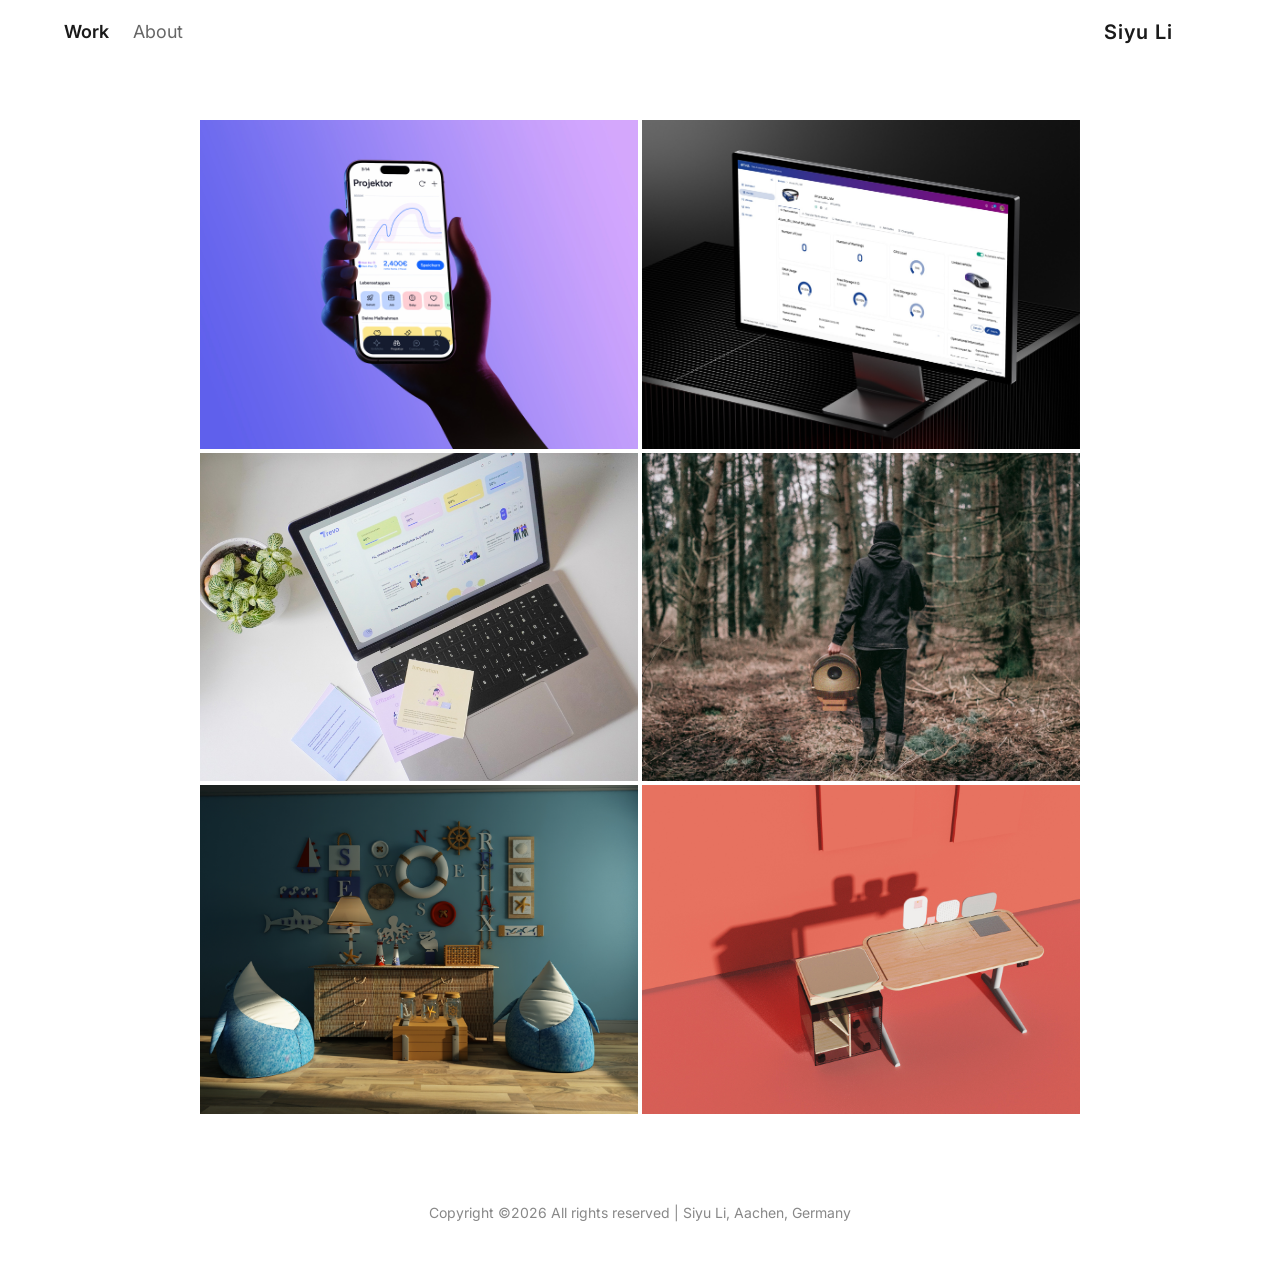
==== commit d0fd6fb2: "Start Project 06: Add ErgoSpace to homepage and initialize project page (Add Problem, Research, Anal" ====
--- a/index.html
+++ b/index.html
@@ -94,6 +94,14 @@
             </div>
         </a>
         
+        <a href="ErgoSpace.html" class="gallery-item large">
+            <img src="assets/Project-06/Project-06_Cover.jpg" alt="ErgoSpace: Modular Workstation" loading="lazy">
+            <div class="overlay">
+                <h3>ErgoSpace: Modular Workstation</h3>
+                <p>An ergonomic desk cabinet set featuring creative, collaborative, and privacy modules to reduce work fatigue.</p>
+            </div>
+        </a>
+        
     </main>
 
     <footer class="site-footer">
--- a/style.css
+++ b/style.css
@@ -485,8 +485,10 @@
     backface-visibility: hidden;
 }
 
-.lessons-mascot img:hover {
-    transform: translateY(-8px) scale(1.05);
+@media (min-width: 1025px) and (hover: hover) and (pointer: fine) {
+    .lessons-mascot img:hover {
+        transform: translateY(-8px) scale(1.05);
+    }
 }
 
 .lessons-qr-block {
@@ -571,11 +573,13 @@
     cursor: zoom-in;
 }
 
-.synergy-img:hover {
-    transform: translateY(-8px) scale(1.03);
-    opacity: 0.95;
-    position: relative;
-    z-index: 10;
+@media (min-width: 1025px) and (hover: hover) and (pointer: fine) {
+    .synergy-img:hover {
+        transform: translateY(-8px) scale(1.03);
+        opacity: 0.95;
+        position: relative;
+        z-index: 10;
+    }
 }
 
 .synergy-subtitle {
@@ -821,14 +825,14 @@
     align-items: start;
 }
 
-.overview-left h3 {
+.overview-left h3, .overview-right h3 {
     font-size: 18px;
     font-weight: 700;
     margin-bottom: 24px;
     color: #0d2c54;
 }
 
-.overview-left p {
+.overview-left p, .overview-right p {
     font-size: 16px;
     line-height: 1.6;
     color: #0d2c54;
@@ -1428,21 +1432,23 @@
     backface-visibility: hidden;
 }
 
-.empowering-bg:hover, 
-.woman-img:hover, 
-.lowering-phones img:hover, 
-.empowering-phones img:hover, 
-.projecting-main-img:hover, 
-.conversion-img-wrapper img:hover {
-    transform: translateY(-8px) scale(1.05);
-    position: relative;
-    z-index: 10;
-}
-
-.refining-before img:hover, .after-phones img:hover, .ecosystem-phones img:hover {
-    transform: translateY(-8px) scale(1.05);
-    position: relative;
-    z-index: 10;
+@media (min-width: 1025px) and (hover: hover) and (pointer: fine) {
+    .empowering-bg:hover, 
+    .woman-img:hover, 
+    .lowering-phones img:hover, 
+    .empowering-phones img:hover, 
+    .projecting-main-img:hover, 
+    .conversion-img-wrapper img:hover {
+        transform: translateY(-8px) scale(1.05);
+        position: relative;
+        z-index: 10;
+    }
+
+    .refining-before img:hover, .after-phones img:hover, .ecosystem-phones img:hover {
+        transform: translateY(-8px) scale(1.05);
+        position: relative;
+        z-index: 10;
+    }
 }
 
 .after-phones {
@@ -1554,10 +1560,12 @@
     backface-visibility: hidden;
 }
 
-.projecting-phones-top img:hover, .projecting-phones-bottom img:hover {
-    transform: translateY(-8px) scale(1.15);
-    position: relative;
-    z-index: 10;
+@media (min-width: 1025px) and (hover: hover) and (pointer: fine) {
+    .projecting-phones-top img:hover, .projecting-phones-bottom img:hover {
+        transform: translateY(-8px) scale(1.15);
+        position: relative;
+        z-index: 10;
+    }
 }
 
 .projecting-phones-top img {
@@ -1858,26 +1866,7 @@
         grid-template-columns: 1fr !important;
     }
 
-    
-
-.empowering-bg:hover, 
-.woman-img:hover, 
-.lowering-phones img:hover, 
-.empowering-phones img:hover, 
-.projecting-main-img:hover, 
-.conversion-img-wrapper img:hover {
-    transform: translateY(-8px) scale(1.05);
-    position: relative;
-    z-index: 10;
-}
-
-.refining-before img:hover, .after-phones img:hover, .ecosystem-phones img:hover {
-    transform: translateY(-8px) scale(1.05);
-    position: relative;
-    z-index: 10;
-}
-
-.after-phones {
+    .after-phones {
         width: 100%;
         overflow-x: auto;
         scroll-snap-type: x mandatory;
@@ -1888,6 +1877,7 @@
         scrollbar-width: none;
         justify-content: flex-start;
     }
+
     .after-phones::-webkit-scrollbar {
         display: none;
     }
@@ -2168,10 +2158,12 @@
     cursor: zoom-in;
 }
 
-.trevo-blueprint-img:hover {
-    transform: translateY(-8px) scale(1.03);
-    z-index: 10;
-    position: relative;
+@media (min-width: 1025px) and (hover: hover) and (pointer: fine) {
+    .trevo-blueprint-img:hover {
+        transform: translateY(-8px) scale(1.03);
+        z-index: 10;
+        position: relative;
+    }
 }
 
 @media (max-width: 1024px) {
@@ -2329,8 +2321,10 @@
     transition: transform 0.4s cubic-bezier(0.16, 1, 0.3, 1);
     cursor: zoom-in;
 }
-.tangible-img:hover {
-    transform: translateY(-4px) scale(1.02);
+@media (min-width: 1025px) and (hover: hover) and (pointer: fine) {
+    .tangible-img:hover {
+        transform: translateY(-4px) scale(1.02);
+    }
 }
 
 .qr-code-block {
@@ -2347,8 +2341,10 @@
     cursor: zoom-in;
     transition: transform 0.3s cubic-bezier(0.16, 1, 0.3, 1);
 }
-.qr-img:hover {
-    transform: scale(1.05) translateY(-2px);
+@media (min-width: 1025px) and (hover: hover) and (pointer: fine) {
+    .qr-img:hover {
+        transform: scale(1.05) translateY(-2px);
+    }
 }
 
 .qr-code-block p {
@@ -2435,10 +2431,12 @@
     backface-visibility: hidden;
 }
 
-.trade-show-left img:hover, .trade-show-photos img:hover {
-    transform: translateY(-8px) scale(1.05);
-    position: relative;
-    z-index: 10;
+@media (min-width: 1025px) and (hover: hover) and (pointer: fine) {
+    .trade-show-left img:hover, .trade-show-photos img:hover {
+        transform: translateY(-8px) scale(1.05);
+        position: relative;
+        z-index: 10;
+    }
 }
 
 /* Evolution - Fleet Operations Block */
@@ -2488,10 +2486,12 @@
     transition: transform 0.3s cubic-bezier(0.16, 1, 0.3, 1);
 }
 
-.fleet-bottom img:hover {
-    transform: translateY(-8px) scale(1.05);
-    position: relative;
-    z-index: 10;
+@media (min-width: 1025px) and (hover: hover) and (pointer: fine) {
+    .fleet-bottom img:hover {
+        transform: translateY(-8px) scale(1.05);
+        position: relative;
+        z-index: 10;
+    }
 }
 
 @media (max-width: 1024px) {
@@ -2665,13 +2665,16 @@
     transition: transform 0.3s cubic-bezier(0.16, 1, 0.3, 1);
 }
 
-.saas-right img:hover {
-    transform: translateY(-8px) scale(1.05);
-    position: relative;
-    z-index: 10;
+@media (min-width: 1025px) and (hover: hover) and (pointer: fine) {
+    .saas-right img:hover {
+        transform: translateY(-8px) scale(1.05);
+        position: relative;
+        z-index: 10;
+    }
 }
 
 .lightbox-flat-white {
+    padding: 40px;
     background-color: #ffffff !important;
 }
 
@@ -2694,10 +2697,12 @@
     transition: transform 0.3s cubic-bezier(0.16, 1, 0.3, 1);
 }
 
-.restbus-container img:hover {
-    transform: translateY(-8px) scale(1.02);
-    position: relative;
-    z-index: 10;
+@media (min-width: 1025px) and (hover: hover) and (pointer: fine) {
+    .restbus-container img:hover {
+        transform: translateY(-8px) scale(1.02);
+        position: relative;
+        z-index: 10;
+    }
 }
 
 .restbus-overlay-text {
@@ -3317,10 +3322,12 @@
     cursor: zoom-in;
 }
 
-.screens-img img:hover {
-    transform: translateY(-8px) scale(1.05);
-    position: relative;
-    z-index: 10;
+@media (min-width: 1025px) and (hover: hover) and (pointer: fine) {
+    .screens-img img:hover {
+        transform: translateY(-8px) scale(1.05);
+        position: relative;
+        z-index: 10;
+    }
 }
 
 @media (max-width: 1024px) {
@@ -3380,10 +3387,12 @@
     cursor: zoom-in;
 }
 
-.product-img-container img:hover {
-    transform: translateY(-8px) scale(1.03);
-    position: relative;
-    z-index: 10;
+@media (min-width: 1025px) and (hover: hover) and (pointer: fine) {
+    .product-img-container img:hover {
+        transform: translateY(-8px) scale(1.03);
+        position: relative;
+        z-index: 10;
+    }
 }
 
 .product-text {
@@ -3448,10 +3457,12 @@
     cursor: zoom-in;
 }
 
-.spatial-right img:hover {
-    transform: translateY(-8px) scale(1.02);
-    position: relative;
-    z-index: 10;
+@media (min-width: 1025px) and (hover: hover) and (pointer: fine) {
+    .spatial-right img:hover {
+        transform: translateY(-8px) scale(1.02);
+        position: relative;
+        z-index: 10;
+    }
 }
 
 @media (max-width: 1024px) {
@@ -3487,10 +3498,12 @@
     cursor: zoom-in;
 }
 
-.living-img-wrapper img:hover {
-    transform: translateY(-8px) scale(1.02);
-    position: relative;
-    z-index: 10;
+@media (min-width: 1025px) and (hover: hover) and (pointer: fine) {
+    .living-img-wrapper img:hover {
+        transform: translateY(-8px) scale(1.02);
+        position: relative;
+        z-index: 10;
+    }
 }
 
 .living-room-text {
@@ -3556,10 +3569,12 @@
     cursor: zoom-in;
 }
 
-.apartment-img-wrapper img:hover {
-    transform: translateY(-8px) scale(1.02);
-    position: relative;
-    z-index: 10;
+@media (min-width: 1025px) and (hover: hover) and (pointer: fine) {
+    .apartment-img-wrapper img:hover {
+        transform: translateY(-8px) scale(1.02);
+        position: relative;
+        z-index: 10;
+    }
 }
 
 @media (max-width: 1024px) {
@@ -3568,3 +3583,372 @@
         gap: 40px;
     }
 }
+
+/* ==========================================================================
+   Project 06: ErgoSpace
+   ========================================================================== */
+
+.ergo-problem-block {
+    margin-top: 80px;
+    margin-bottom: 120px;
+    /* Overrides the default gap: 80px and align-items from responsive-block if needed */
+    gap: 40px;
+    align-items: flex-end;
+}
+
+.ergo-section-header h2 {
+    font-size: 42px;
+    font-weight: 800;
+    font-style: italic;
+    color: #E28864; /* Coral orange matching mockup */
+    margin-bottom: 64px;
+    letter-spacing: -0.5px;
+}
+
+.ergo-img-wrapper {
+    width: 100%;
+}
+
+.ergo-img-wrapper img {
+    width: 100%;
+    height: auto;
+    display: block;
+}
+
+.ergo-img-wrapper img.zoomable-img {
+    transition: transform 0.4s ease, opacity 0.4s ease;
+    cursor: zoom-in;
+}
+
+@media (min-width: 1025px) and (hover: hover) and (pointer: fine) {
+    .ergo-img-wrapper img.zoomable-img:hover {
+        transform: translateY(-8px) scale(1.02);
+        position: relative;
+        z-index: 10;
+    }
+}
+
+@media (max-width: 1024px) {
+    .ergo-problem-block {
+        grid-template-columns: 1fr;
+        gap: 40px;
+    }
+}
+
+.ergo-research-block {
+    margin-bottom: 120px;
+    gap: 40px;
+    align-items: start;
+}
+
+/* Add an asymmetric grid modifier for the Analysis block */
+.ergo-analysis-block {
+    display: grid;
+    grid-template-columns: 65fr 35fr;
+    gap: 60px;
+    align-items: stretch; /* So left and right columns share the exact same height */
+    margin-bottom: 120px;
+}
+
+.ergo-analysis-block .ergo-col-left,
+.ergo-analysis-block .ergo-col-right {
+    display: flex;
+    flex-direction: column;
+    height: 100%;
+}
+
+.ergo-analysis-block .ergo-col-left .ergo-img-wrapper {
+    margin-top: auto; /* Pushes left image to the absolute bottom */
+}
+
+.ergo-analysis-block .ergo-findings {
+    margin-top: auto; /* Pushes the findings to the bottom */
+}
+
+@media (max-width: 1024px) {
+    .ergo-analysis-block {
+        grid-template-columns: 1fr;
+    }
+}
+
+
+.ergo-subtitle {
+    font-style: italic;
+    color: #92a2a8;
+    font-size: 16px;
+    margin-top: -50px;
+    margin-bottom: 50px;
+}
+
+.ergo-findings {
+    margin-top: 64px;
+}
+
+.ergo-findings h3 {
+    font-size: 32px;
+    font-weight: 800;
+    font-style: italic;
+    color: #E28864;
+    margin-bottom: 12px;
+    letter-spacing: -0.5px;
+}
+
+.ergo-findings ul {
+    list-style: none;
+    padding: 0;
+    margin: 0;
+}
+
+.ergo-findings li {
+    position: relative;
+    padding-left: 20px;
+    margin-bottom: 8px;
+    font-size: 13.5px;
+    line-height: 1.4;
+    color: #777;
+}
+
+.ergo-findings li::before {
+    content: '●';
+    position: absolute;
+    left: 0;
+    color: #E28864;
+    font-size: 14px;
+    top: 0;
+}
+
+.ergo-findings li strong {
+    color: #333;
+    font-weight: 700;
+}
+
+.right-analysis-img {
+    width: 85%; /* Make the image smaller to save vertical space */
+}
+
+/* Ergo Details Block */
+.ergo-details-block {
+    display: grid;
+    grid-template-columns: 1fr 1fr;
+    gap: 60px;
+    align-items: stretch;
+    margin-bottom: 120px;
+}
+
+.ergo-details-block .ergo-col-left,
+.ergo-details-block .ergo-col-right {
+    display: flex;
+    flex-direction: column;
+    height: 100%;
+}
+
+
+
+@media (max-width: 1024px) {
+    .ergo-details-block {
+        grid-template-columns: 1fr;
+    }
+}
+
+.ergo-mindmap-header h2 {
+    margin-bottom: 12px;
+}
+
+.ergo-mindmap-img {
+    width: 100%;
+    margin-left: auto;
+}
+
+.ergo-design-point-group {
+    margin-top: auto;
+    padding-top: 24px;
+}
+
+.ergo-design-point-group .ergo-section-header h2 {
+    margin-bottom: 24px;
+}
+
+@media (max-width: 1024px) {
+    .ergo-mindmap-img {
+        width: 100%;
+    }
+}
+
+/* Ergo Ideation Block
+   Both cropped images share the exact pixel height (1186px) with widths 639px and 2094px.
+   Using minmax(0, 639fr) minmax(0, 2094fr) + nowrap headers ensures identical header heights
+   and identical image heights so top and bottom edges align to the pixel. */
+.ergo-ideation-block {
+    display: grid;
+    grid-template-columns: minmax(0, 639fr) minmax(0, 2094fr);
+    gap: 60px;
+    align-items: start;
+    margin-bottom: 120px;
+}
+
+.ergo-ideation-block .ergo-col-left,
+.ergo-ideation-block .ergo-col-right {
+    min-width: 0;
+}
+
+.ergo-ideation-block .ergo-section-header h2 {
+    white-space: nowrap;
+}
+
+.ergo-header-right h2 {
+    text-align: right;
+}
+
+.ergo-ideation-card img {
+    box-shadow: 0 12px 32px rgba(0, 0, 0, 0.18);
+}
+
+@media (max-width: 1024px) {
+    .ergo-ideation-block {
+        grid-template-columns: 1fr;
+    }
+    .ergo-ideation-block .ergo-section-header h2 {
+        white-space: normal;
+    }
+    .ergo-header-right h2 {
+        text-align: left;
+    }
+}
+
+/* Ergo Final Structure Block
+   58:42 asymmetric columns with bottom alignment so both image bottoms align flush
+   and "Connection Strip" at the top of connector.png aligns with the "Final structure" header. */
+.ergo-structure-block {
+    display: grid;
+    grid-template-columns: minmax(0, 58fr) minmax(0, 42fr);
+    gap: 50px;
+    align-items: flex-end;
+    margin-bottom: 120px;
+}
+
+.ergo-structure-block .ergo-col-left,
+.ergo-structure-block .ergo-col-right {
+    min-width: 0;
+}
+
+.ergo-structure-block .ergo-section-header h2 {
+    margin-bottom: 24px;
+}
+
+@media (max-width: 1024px) {
+    .ergo-structure-block {
+        grid-template-columns: 1fr;
+    }
+}
+
+/* Ergo Cabinet & Desktop Booster Block
+   Column widths follow the cropped image aspect ratios (1519/1448 and 1142/1364 -> 1049:837)
+   so both images render at the exact same height with top and bottom edges aligned. */
+.ergo-cabinet-block {
+    display: grid;
+    grid-template-columns: minmax(0, 1049fr) minmax(0, 837fr);
+    gap: 60px;
+    align-items: start;
+    margin-bottom: 120px;
+}
+
+.ergo-cabinet-block .ergo-col-left,
+.ergo-cabinet-block .ergo-col-right {
+    min-width: 0;
+}
+
+.ergo-cabinet-block .ergo-section-header h2 {
+    white-space: nowrap;
+    margin-bottom: 32px;
+}
+
+@media (max-width: 1024px) {
+    .ergo-cabinet-block {
+        grid-template-columns: 1fr;
+    }
+    .ergo-cabinet-block .ergo-section-header h2 {
+        white-space: normal;
+    }
+}
+
+/* Ergo Operation Panel & Details Block
+   56:44 columns with stretched flex columns and margin-top: auto on both bottom groups
+   so both top headers/images and bottom images align flush. */
+.ergo-operation-block {
+    display: grid;
+    grid-template-columns: minmax(0, 56fr) minmax(0, 44fr);
+    gap: 60px;
+    align-items: stretch;
+    margin-bottom: 120px;
+}
+
+.ergo-operation-block .ergo-col-left,
+.ergo-operation-block .ergo-col-right {
+    display: flex;
+    flex-direction: column;
+    height: 100%;
+    min-width: 0;
+}
+
+.ergo-operation-block .ergo-section-header h2 {
+    white-space: nowrap;
+    margin-bottom: 24px;
+}
+
+.ergo-height-adjust-img {
+    margin-top: auto;
+    padding-top: 32px;
+}
+
+.ergo-details-bottom-group {
+    margin-top: auto;
+    padding-top: 32px;
+}
+
+@media (max-width: 1024px) {
+    .ergo-operation-block {
+        grid-template-columns: 1fr;
+    }
+    .ergo-operation-block .ergo-section-header h2 {
+        white-space: normal;
+    }
+}
+
+/* Ergo Design Presentation (Different Forms) Block
+   Column widths follow the cropped image aspect ratios (1224/1060 and 1575/1110 -> 1155:1419)
+   with bottom alignment so both image top and bottom edges align flush. */
+.ergo-forms-block {
+    display: grid;
+    grid-template-columns: minmax(0, 1155fr) minmax(0, 1419fr);
+    gap: 50px;
+    align-items: flex-end;
+    margin-bottom: 120px;
+}
+
+.ergo-forms-block .ergo-col-left,
+.ergo-forms-block .ergo-col-right {
+    min-width: 0;
+}
+
+.ergo-forms-block .ergo-section-header h2 {
+    white-space: nowrap;
+    margin-bottom: 16px;
+}
+
+.ergo-forms-subtitle {
+    font-family: Georgia, 'Times New Roman', serif;
+    font-size: 24px;
+    font-weight: 700;
+    color: #5b6970;
+    margin-top: 0;
+    margin-bottom: 32px;
+}
+
+@media (max-width: 1024px) {
+    .ergo-forms-block {
+        grid-template-columns: 1fr;
+    }
+    .ergo-forms-block .ergo-section-header h2 {
+        white-space: normal;
+    }
+}
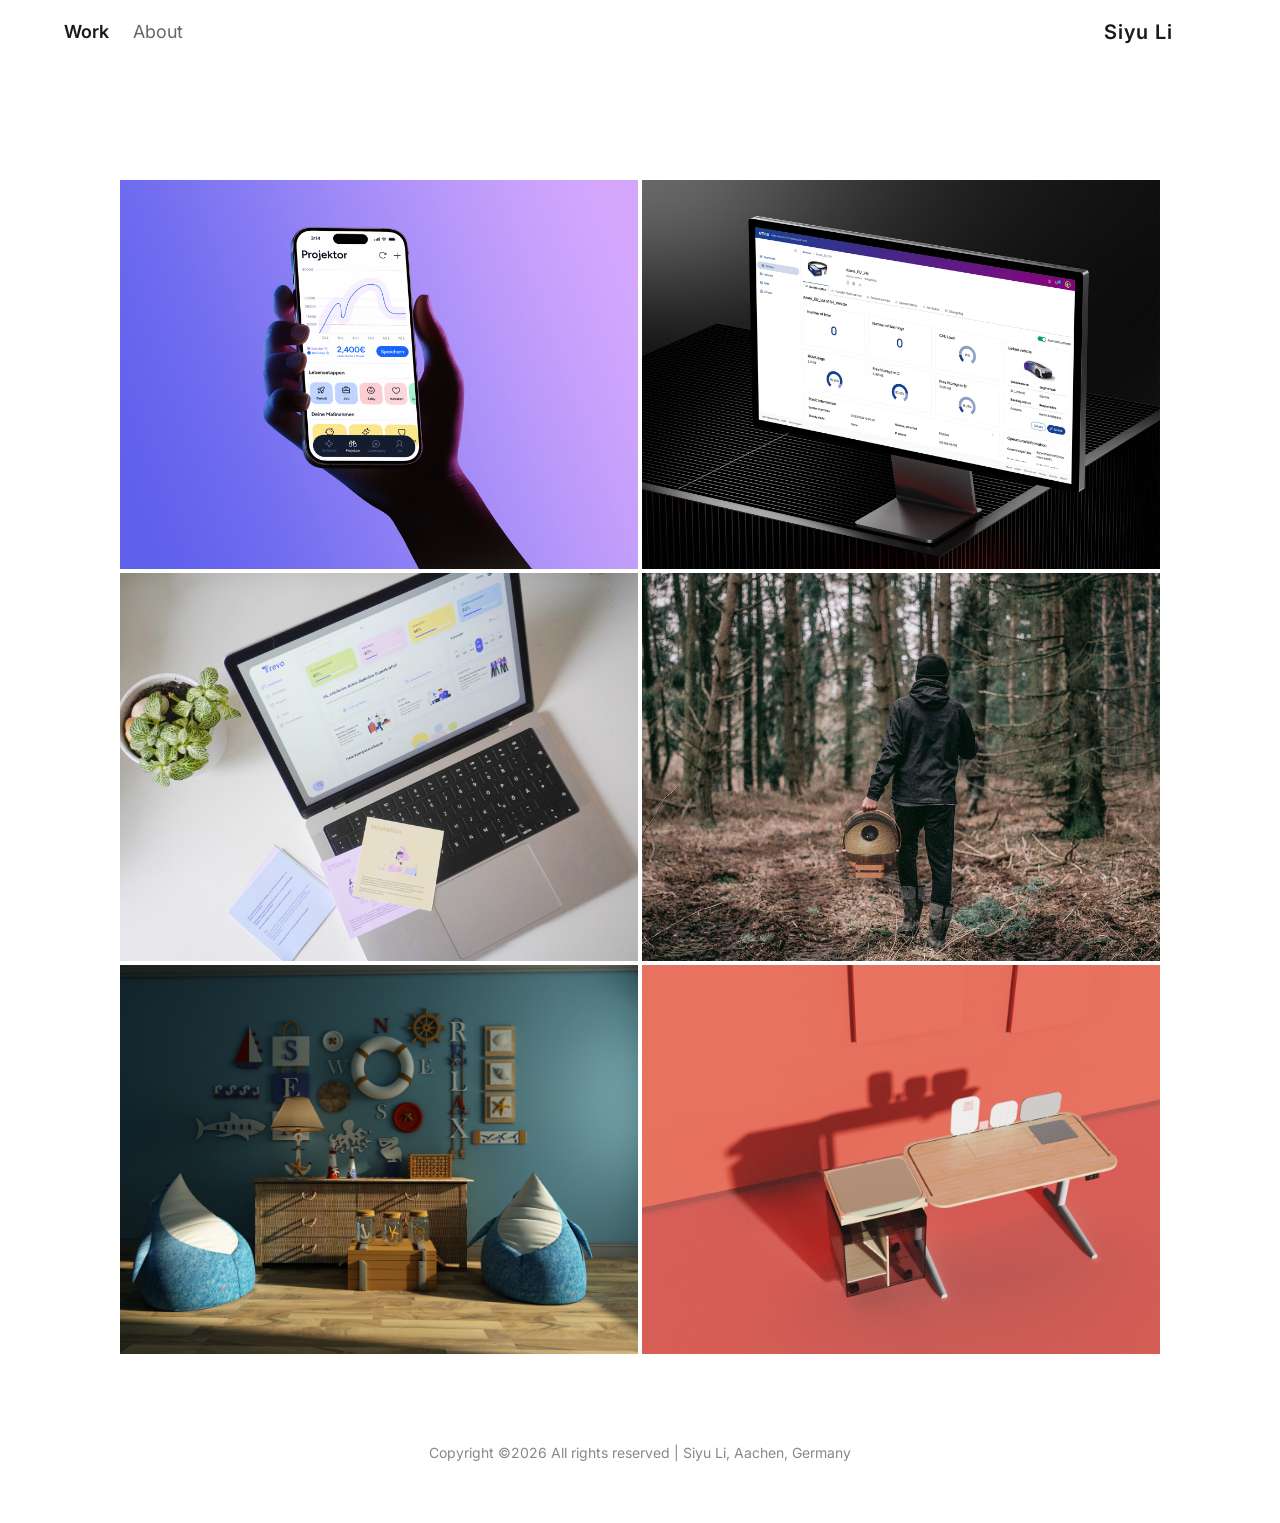
==== commit 7baf8925: "Update tablet/desktop breakpoint to 1440px across all pages" ====
--- a/index.html
+++ b/index.html
@@ -19,7 +19,7 @@
     <link rel="icon" type="image/png" href="assets/favicon.png">
     <link rel="apple-touch-icon" href="assets/apple-touch-icon.png">
     
-    <link rel="stylesheet" href="style.css">
+    <link rel="stylesheet" href="style.css?v=88">
 </head>
 <body>
     <header class="header">
--- a/style.css
+++ b/style.css
@@ -485,7 +485,7 @@
     backface-visibility: hidden;
 }
 
-@media (min-width: 1025px) and (hover: hover) and (pointer: fine) {
+@media (min-width: 1440px) and (hover: hover) and (pointer: fine) {
     .lessons-mascot img:hover {
         transform: translateY(-8px) scale(1.05);
     }
@@ -573,7 +573,7 @@
     cursor: zoom-in;
 }
 
-@media (min-width: 1025px) and (hover: hover) and (pointer: fine) {
+@media (min-width: 1440px) and (hover: hover) and (pointer: fine) {
     .synergy-img:hover {
         transform: translateY(-8px) scale(1.03);
         opacity: 0.95;
@@ -595,7 +595,7 @@
     color: #444;
 }
 
-@media (max-width: 1024px) {
+@media (max-width: 1439px) {
     .lessons-learned-block {
         grid-template-columns: 1fr;
         gap: 60px;
@@ -1026,7 +1026,7 @@
 }
 
 /* Project Details Responsive */
-@media (max-width: 1024px) {
+@media (max-width: 1439px) {
     .project-info, .project-video-container, .project-gallery, .related-projects, .responsive-block {
         padding-left: 120px;
         padding-right: 120px;
@@ -1259,7 +1259,7 @@
 
 
 
-@media (max-width: 1024px) {
+@media (max-width: 1439px) {
     .collage-container { margin: 60px 0; }
 }
 
@@ -1432,7 +1432,7 @@
     backface-visibility: hidden;
 }
 
-@media (min-width: 1025px) and (hover: hover) and (pointer: fine) {
+@media (min-width: 1440px) and (hover: hover) and (pointer: fine) {
     .empowering-bg:hover, 
     .woman-img:hover, 
     .lowering-phones img:hover, 
@@ -1560,7 +1560,7 @@
     backface-visibility: hidden;
 }
 
-@media (min-width: 1025px) and (hover: hover) and (pointer: fine) {
+@media (min-width: 1440px) and (hover: hover) and (pointer: fine) {
     .projecting-phones-top img:hover, .projecting-phones-bottom img:hover {
         transform: translateY(-8px) scale(1.15);
         position: relative;
@@ -1614,7 +1614,7 @@
 .projecting-phones-bottom img:nth-child(1) { flex: 232; }
 .projecting-phones-bottom img:nth-child(2) { flex: 228; }
 
-@media (max-width: 1024px) {
+@media (max-width: 1439px) {
     .projecting-block {
         grid-template-columns: 1fr;
         grid-template-rows: auto;
@@ -1694,7 +1694,7 @@
     }
 }
 
-@media (max-width: 1200px) {
+@media (max-width: 1439px) {
     /* Tablet 2-column layout */
     .refining-block {
         grid-template-areas: 
@@ -1783,7 +1783,7 @@
 
 
 
-@media (max-width: 1024px) {
+@media (max-width: 1439px) {
     .lowering-block {
         grid-template-columns: 1fr;
         gap: 40px;
@@ -1825,7 +1825,7 @@
 }
 
 /* Custom flex scaling to equalize phone body sizes */
-@media (min-width: 1025px) {
+@media (min-width: 1440px) {
     .lowering-phones img:nth-child(1) { flex: 279; }
     .lowering-phones img:nth-child(2) { flex: 325; }
     .lowering-phones img:nth-child(3) { flex: 303; }
@@ -1833,7 +1833,7 @@
 
 /* Foolproof Responsive Display Classes */
 .mobile-only { display: none !important; }
-@media (max-width: 1024px) {
+@media (max-width: 1439px) {
     .desktop-only { display: none !important; }
     .mobile-only { display: block !important; }
 }
@@ -1847,7 +1847,7 @@
     }
 }
 
-@media (max-width: 1024px) {
+@media (max-width: 1439px) {
     .refining-block {
         grid-template-areas:
             "before"
@@ -1913,7 +1913,7 @@
 }
 
 /* Show dots ONLY when carousels are active */
-@media (max-width: 1024px) {
+@media (max-width: 1439px) {
     .lowering-block div.carousel-dots-container.mobile-only {
         display: flex !important;
     }
@@ -2044,14 +2044,14 @@
     width: 307px;
 }
 
-@media (max-width: 1200px) {
+@media (max-width: 1439px) {
     .empowering-block {
         grid-template-columns: 1fr;
         gap: 60px;
     }
 }
 
-@media (max-width: 1024px) {
+@media (max-width: 1439px) {
     .empowering-text-overlay {
         padding: 32px 40px;
     }
@@ -2158,7 +2158,7 @@
     cursor: zoom-in;
 }
 
-@media (min-width: 1025px) and (hover: hover) and (pointer: fine) {
+@media (min-width: 1440px) and (hover: hover) and (pointer: fine) {
     .trevo-blueprint-img:hover {
         transform: translateY(-8px) scale(1.03);
         z-index: 10;
@@ -2166,7 +2166,7 @@
     }
 }
 
-@media (max-width: 1024px) {
+@media (max-width: 1439px) {
     .trevo-blueprint-block {
         grid-template-columns: 1fr;
         grid-template-areas:
@@ -2321,7 +2321,7 @@
     transition: transform 0.4s cubic-bezier(0.16, 1, 0.3, 1);
     cursor: zoom-in;
 }
-@media (min-width: 1025px) and (hover: hover) and (pointer: fine) {
+@media (min-width: 1440px) and (hover: hover) and (pointer: fine) {
     .tangible-img:hover {
         transform: translateY(-4px) scale(1.02);
     }
@@ -2341,7 +2341,7 @@
     cursor: zoom-in;
     transition: transform 0.3s cubic-bezier(0.16, 1, 0.3, 1);
 }
-@media (min-width: 1025px) and (hover: hover) and (pointer: fine) {
+@media (min-width: 1440px) and (hover: hover) and (pointer: fine) {
     .qr-img:hover {
         transform: scale(1.05) translateY(-2px);
     }
@@ -2355,7 +2355,7 @@
     max-width: 250px;
 }
 
-@media (max-width: 1024px) {
+@media (max-width: 1439px) {
     .trevo-tangible-block {
         grid-template-columns: 1fr;
         gap: 40px;
@@ -2417,7 +2417,7 @@
     display: block;
 }
 
-@media (max-width: 1024px) {
+@media (max-width: 1439px) {
     .trade-show-block {
         grid-template-columns: 1fr;
         gap: 60px;
@@ -2431,7 +2431,7 @@
     backface-visibility: hidden;
 }
 
-@media (min-width: 1025px) and (hover: hover) and (pointer: fine) {
+@media (min-width: 1440px) and (hover: hover) and (pointer: fine) {
     .trade-show-left img:hover, .trade-show-photos img:hover {
         transform: translateY(-8px) scale(1.05);
         position: relative;
@@ -2486,7 +2486,7 @@
     transition: transform 0.3s cubic-bezier(0.16, 1, 0.3, 1);
 }
 
-@media (min-width: 1025px) and (hover: hover) and (pointer: fine) {
+@media (min-width: 1440px) and (hover: hover) and (pointer: fine) {
     .fleet-bottom img:hover {
         transform: translateY(-8px) scale(1.05);
         position: relative;
@@ -2494,7 +2494,7 @@
     }
 }
 
-@media (max-width: 1024px) {
+@media (max-width: 1439px) {
     .fleet-block {
         gap: 24px;
     }
@@ -2548,7 +2548,7 @@
 
 
 
-@media (max-width: 1024px) {
+@media (max-width: 1439px) {
     .fleet-bottom-wrapper {
         width: calc(100% + 48px);
         margin-left: -24px;
@@ -2654,7 +2654,7 @@
     text-decoration: underline;
 }
 
-@media (max-width: 1024px) {
+@media (max-width: 1439px) {
     .saas-block {
         grid-template-columns: 1fr;
         gap: 60px;
@@ -2665,7 +2665,7 @@
     transition: transform 0.3s cubic-bezier(0.16, 1, 0.3, 1);
 }
 
-@media (min-width: 1025px) and (hover: hover) and (pointer: fine) {
+@media (min-width: 1440px) and (hover: hover) and (pointer: fine) {
     .saas-right img:hover {
         transform: translateY(-8px) scale(1.05);
         position: relative;
@@ -2697,7 +2697,7 @@
     transition: transform 0.3s cubic-bezier(0.16, 1, 0.3, 1);
 }
 
-@media (min-width: 1025px) and (hover: hover) and (pointer: fine) {
+@media (min-width: 1440px) and (hover: hover) and (pointer: fine) {
     .restbus-container img:hover {
         transform: translateY(-8px) scale(1.02);
         position: relative;
@@ -2740,7 +2740,7 @@
     font-weight: 600;
 }
 
-@media (max-width: 1024px) {
+@media (max-width: 1439px) {
     .restbus-container {
         flex-direction: column;
     }
@@ -2813,7 +2813,7 @@
     font-weight: 600;
 }
 
-@media (max-width: 1024px) {
+@media (max-width: 1439px) {
     .brand-block {
         display: flex;
         flex-direction: column;
@@ -2888,7 +2888,7 @@
     display: block;
 }
 
-@media (max-width: 1024px) {
+@media (max-width: 1439px) {
     .chirp-background-block {
         grid-template-columns: 1fr;
         gap: 40px;
@@ -2927,7 +2927,7 @@
     display: block;
 }
 
-@media (max-width: 1024px) {
+@media (max-width: 1439px) {
     .chirp-process-text {
         max-width: 100%;
     }
@@ -2989,7 +2989,7 @@
     margin: 0;
 }
 
-@media (max-width: 1024px) {
+@media (max-width: 1439px) {
     .emphasize-grid {
         grid-template-columns: 1fr;
         gap: 60px;
@@ -3044,7 +3044,7 @@
     max-width: 70%;
 }
 
-@media (max-width: 1024px) {
+@media (max-width: 1439px) {
     .chirp-define-text p {
         max-width: 100%;
     }
@@ -3098,13 +3098,13 @@
     margin: 0;
 }
 
-@media (max-width: 1440px) {
+@media (max-width: 1439px) {
     .ideate-img-container {
         height: 40vw; /* Scales height responsively on medium screens */
     }
 }
 
-@media (max-width: 1024px) {
+@media (max-width: 1439px) {
     .ideate-grid {
         grid-template-columns: 1fr;
         gap: 60px;
@@ -3134,7 +3134,7 @@
     display: block;
 }
 
-@media (max-width: 1024px) {
+@media (max-width: 1439px) {
     .flow-grid {
         grid-template-columns: 1fr;
         gap: 60px;
@@ -3142,7 +3142,7 @@
 }
 
 /* Project 04: Swipeable Design Process */
-@media (max-width: 1024px) {
+@media (max-width: 1439px) {
     .chirp-process-img {
         width: calc(100% + 240px);
         margin-left: -120px;
@@ -3253,7 +3253,7 @@
     margin: 0;
 }
 
-@media (max-width: 1024px) {
+@media (max-width: 1439px) {
     .chirp-wireframe-block {
         grid-template-columns: 1fr;
         gap: 80px;
@@ -3322,7 +3322,7 @@
     cursor: zoom-in;
 }
 
-@media (min-width: 1025px) and (hover: hover) and (pointer: fine) {
+@media (min-width: 1440px) and (hover: hover) and (pointer: fine) {
     .screens-img img:hover {
         transform: translateY(-8px) scale(1.05);
         position: relative;
@@ -3330,7 +3330,7 @@
     }
 }
 
-@media (max-width: 1024px) {
+@media (max-width: 1439px) {
     .chirp-screens-container {
         padding: 0 120px;
         gap: 80px;
@@ -3387,7 +3387,7 @@
     cursor: zoom-in;
 }
 
-@media (min-width: 1025px) and (hover: hover) and (pointer: fine) {
+@media (min-width: 1440px) and (hover: hover) and (pointer: fine) {
     .product-img-container img:hover {
         transform: translateY(-8px) scale(1.03);
         position: relative;
@@ -3457,7 +3457,7 @@
     cursor: zoom-in;
 }
 
-@media (min-width: 1025px) and (hover: hover) and (pointer: fine) {
+@media (min-width: 1440px) and (hover: hover) and (pointer: fine) {
     .spatial-right img:hover {
         transform: translateY(-8px) scale(1.02);
         position: relative;
@@ -3465,7 +3465,7 @@
     }
 }
 
-@media (max-width: 1024px) {
+@media (max-width: 1439px) {
     .spatial-block {
         grid-template-columns: 1fr;
         gap: 40px;
@@ -3498,7 +3498,7 @@
     cursor: zoom-in;
 }
 
-@media (min-width: 1025px) and (hover: hover) and (pointer: fine) {
+@media (min-width: 1440px) and (hover: hover) and (pointer: fine) {
     .living-img-wrapper img:hover {
         transform: translateY(-8px) scale(1.02);
         position: relative;
@@ -3525,7 +3525,7 @@
     margin: 0;
 }
 
-@media (max-width: 1024px) {
+@media (max-width: 1439px) {
     .living-room-images {
         grid-template-columns: 1fr;
         gap: 40px;
@@ -3569,7 +3569,7 @@
     cursor: zoom-in;
 }
 
-@media (min-width: 1025px) and (hover: hover) and (pointer: fine) {
+@media (min-width: 1440px) and (hover: hover) and (pointer: fine) {
     .apartment-img-wrapper img:hover {
         transform: translateY(-8px) scale(1.02);
         position: relative;
@@ -3577,7 +3577,7 @@
     }
 }
 
-@media (max-width: 1024px) {
+@media (max-width: 1439px) {
     .apartment-grid {
         grid-template-columns: 1fr;
         gap: 40px;
@@ -3620,7 +3620,7 @@
     cursor: zoom-in;
 }
 
-@media (min-width: 1025px) and (hover: hover) and (pointer: fine) {
+@media (min-width: 1440px) and (hover: hover) and (pointer: fine) {
     .ergo-img-wrapper img.zoomable-img:hover {
         transform: translateY(-8px) scale(1.02);
         position: relative;
@@ -3628,7 +3628,7 @@
     }
 }
 
-@media (max-width: 1024px) {
+@media (max-width: 1439px) {
     .ergo-problem-block {
         grid-template-columns: 1fr;
         gap: 40px;
@@ -3665,7 +3665,7 @@
     margin-top: auto; /* Pushes the findings to the bottom */
 }
 
-@media (max-width: 1024px) {
+@media (max-width: 1439px) {
     .ergo-analysis-block {
         grid-template-columns: 1fr;
     }
@@ -3744,7 +3744,7 @@
 
 
 
-@media (max-width: 1024px) {
+@media (max-width: 1439px) {
     .ergo-details-block {
         grid-template-columns: 1fr;
     }
@@ -3768,7 +3768,7 @@
     margin-bottom: 24px;
 }
 
-@media (max-width: 1024px) {
+@media (max-width: 1439px) {
     .ergo-mindmap-img {
         width: 100%;
     }
@@ -3803,7 +3803,7 @@
     box-shadow: 0 12px 32px rgba(0, 0, 0, 0.18);
 }
 
-@media (max-width: 1024px) {
+@media (max-width: 1439px) {
     .ergo-ideation-block {
         grid-template-columns: 1fr;
     }
@@ -3835,7 +3835,7 @@
     margin-bottom: 24px;
 }
 
-@media (max-width: 1024px) {
+@media (max-width: 1439px) {
     .ergo-structure-block {
         grid-template-columns: 1fr;
     }
@@ -3862,7 +3862,7 @@
     margin-bottom: 32px;
 }
 
-@media (max-width: 1024px) {
+@media (max-width: 1439px) {
     .ergo-cabinet-block {
         grid-template-columns: 1fr;
     }
@@ -3905,7 +3905,7 @@
     padding-top: 32px;
 }
 
-@media (max-width: 1024px) {
+@media (max-width: 1439px) {
     .ergo-operation-block {
         grid-template-columns: 1fr;
     }
@@ -3944,7 +3944,7 @@
     margin-bottom: 32px;
 }
 
-@media (max-width: 1024px) {
+@media (max-width: 1439px) {
     .ergo-forms-block {
         grid-template-columns: 1fr;
     }
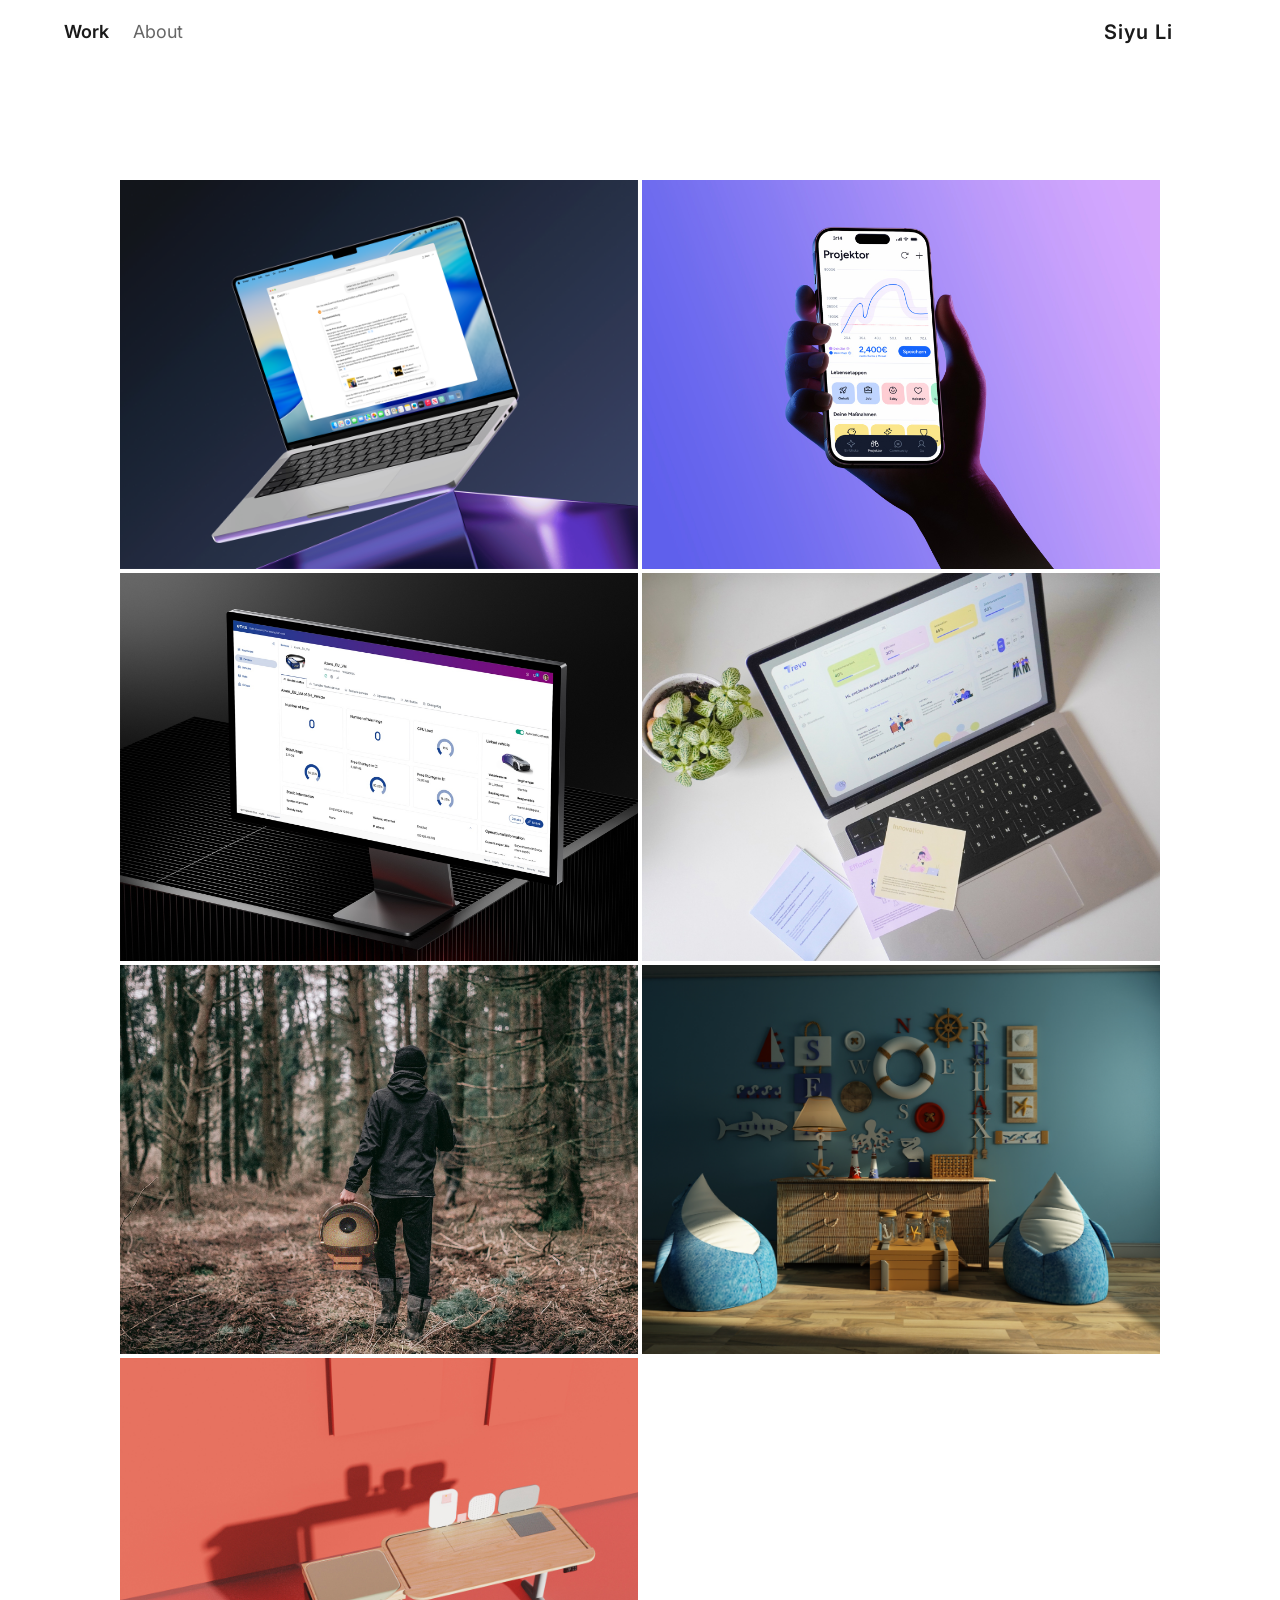
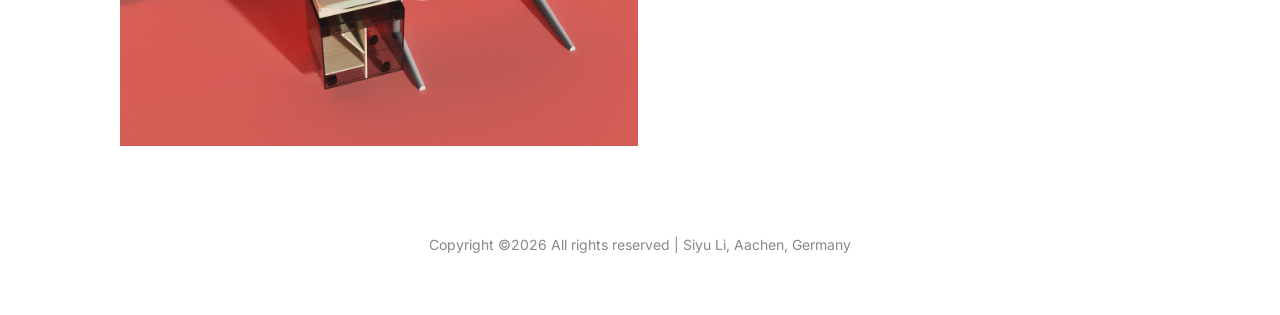
==== commit 820b2fda: "Add Synapse project page, assets, and update portfolio" ====
--- a/index.html
+++ b/index.html
@@ -19,7 +19,7 @@
     <link rel="icon" type="image/png" href="assets/favicon.png">
     <link rel="apple-touch-icon" href="assets/apple-touch-icon.png">
     
-    <link rel="stylesheet" href="style.css?v=88">
+    <link rel="stylesheet" href="style.css?v=95">
 </head>
 <body>
     <header class="header">
@@ -54,8 +54,16 @@
 
     <main class="gallery-container">
         <!-- Grid Items will be added here -->
+        <a href="synapse.html" class="gallery-item large">
+            <img src="assets/synapse/block-cover.png" alt="Synapse - Integrating AI and scalable design systems" loading="lazy">
+            <div class="overlay">
+                <h3>Synapse.</h3>
+                <p>Integrating AI and scalable design systems for digital media.</p>
+                <p>Handelsblatt Media Group</p>
+            </div>
+        </a>
         <a href="mater.html" class="gallery-item large">
-            <img src="assets/Project-01/Project-01_Cover.jpg" alt="māter - Financial clarity" loading="lazy">
+            <img src="assets/mater/Project-01_Cover.jpg" alt="māter - Financial clarity" loading="lazy">
             <div class="overlay">
                 <h3>māter</h3>
                 <p>Financial clarity. Built for confidence.</p>
@@ -63,7 +71,7 @@
             </div>
         </a>
         <a href="evolution.html" class="gallery-item large">
-            <img src="assets/Project-02/Project-02_Cover.jpg" alt="Evolution - cloud redesigns" loading="lazy">
+            <img src="assets/evolution/Project-02_Cover.jpg" alt="Evolution - cloud redesigns" loading="lazy">
             <div class="overlay">
                 <h3>Evolution</h3>
                 <p>From rapid PoCs to systemic cloud redesigns.</p>
@@ -71,15 +79,15 @@
             </div>
         </a>
         <a href="trevo.html" class="gallery-item small">
-            <img src="assets/Project-03/Project-03_Cover.jpg" alt="Trevo - digital transformation" loading="lazy">
+            <img src="assets/trevo/Project-03_Cover.jpg" alt="Trevo - digital transformation" loading="lazy">
             <div class="overlay">
                 <h3>Trevo</h3>
-                <p>Your digital transformation partner.</p>
+                <p>Supporting digital transition for small businesses</p>
                 <p>Master Project 1 (Individual)</p>
             </div>
         </a>
         <a href="chirp.html" class="gallery-item small">
-            <img src="assets/Project-04/Project-04_Cover.jpg" alt="Chirp Chirp - Bird Rescue" loading="lazy">
+            <img src="assets/chirp/Project-04_Cover.jpg" alt="Chirp Chirp - Bird Rescue" loading="lazy">
             <div class="overlay">
                 <h3>Chirp Chirp</h3>
                 <p>Optimization System for Bird Rescue.</p>
@@ -87,7 +95,7 @@
             </div>
         </a>
         <a href="interior-archive.html" class="gallery-item large">
-            <img src="assets/Project-05/Project-05_Cover.png" alt="Spatial Visions - Interior Renderings" loading="lazy">
+            <img src="assets/interior-archive/Project-05_Cover.png" alt="Spatial Visions - Interior Renderings" loading="lazy">
             <div class="overlay">
                 <h3>Spatial Visions</h3>
                 <p>A curated collection of photorealistic 3D interior renderings exploring light, material, and spatial atmosphere.</p>
@@ -95,7 +103,7 @@
         </a>
         
         <a href="ErgoSpace.html" class="gallery-item large">
-            <img src="assets/Project-06/Project-06_Cover.jpg" alt="ErgoSpace: Modular Workstation" loading="lazy">
+            <img src="assets/ErgoSpace/Project-06_Cover.jpg" alt="ErgoSpace: Modular Workstation" loading="lazy">
             <div class="overlay">
                 <h3>ErgoSpace: Modular Workstation</h3>
                 <p>An ergonomic desk cabinet set featuring creative, collaborative, and privacy modules to reduce work fatigue.</p>
--- a/style.css
+++ b/style.css
@@ -118,12 +118,19 @@
     bottom: 0;
     left: 0;
     width: 100%;
-    padding: 32px;
-    background: linear-gradient(to top, rgba(0,0,0,0.6) 0%, rgba(0,0,0,0) 100%);
+    height: 180px;
+    padding: 32px 32px 24px;
+    background: linear-gradient(to top, rgba(0, 0, 0, 0.88) 0%, rgba(0, 0, 0, 0.6) 65%, rgba(0, 0, 0, 0) 100%);
     color: #ffffff;
     opacity: 0;
     transform: translateY(10px);
     transition: var(--transition);
+    display: flex;
+    flex-direction: column;
+    justify-content: flex-start;
+    overflow: hidden;
+    box-sizing: border-box;
+    pointer-events: none;
 }
 
 .gallery-item:hover .overlay {
@@ -134,14 +141,30 @@
 .overlay h3 {
     font-size: 22px;
     font-weight: 600;
-    margin-bottom: 4px;
+    margin-bottom: 6px;
     letter-spacing: -0.01em;
+    line-height: 1.25;
+    display: -webkit-box;
+    -webkit-box-orient: vertical;
+    -webkit-line-clamp: 2;
+    overflow: hidden;
+    text-overflow: ellipsis;
 }
 
 .overlay p {
     font-size: 15px;
     font-weight: 400;
-    opacity: 0.8;
+    line-height: 1.45;
+    opacity: 0.85;
+    display: -webkit-box;
+    -webkit-box-orient: vertical;
+    -webkit-line-clamp: 2;
+    overflow: hidden;
+    text-overflow: ellipsis;
+}
+
+.overlay p + p {
+    margin-top: 4px;
 }
 
 /* Back to Top Button */
@@ -742,6 +765,20 @@
     .gallery-container {
         padding: 120px 24px 24px;
     }
+    .overlay {
+        height: 140px;
+        padding: 24px 20px 16px;
+    }
+    .overlay h3 {
+        font-size: 18px;
+        margin-bottom: 4px;
+        -webkit-line-clamp: 1;
+    }
+    .overlay p {
+        font-size: 13px;
+        line-height: 1.4;
+        -webkit-line-clamp: 2;
+    }
     .back-to-top {
         bottom: 24px;
         right: 24px;
@@ -1201,8 +1238,18 @@
     transition: background-color 0.2s;
 }
 
-.password-input-group button:hover {
+.password-input-group button:hover,
+.password-input-group button:active {
     background-color: #c4c4c4;
+}
+
+.password-input-group button.active {
+    background-color: #96007E;
+    color: #ffffff;
+}
+
+.password-input-group button.active:hover {
+    background-color: #82006d;
 }
 
 .password-error {
@@ -1368,8 +1415,8 @@
     align-items: start;
 }
 
-.refining-before { grid-area: before; }
-.refining-after { grid-area: after; }
+.refining-before { grid-area: before; justify-self: start; }
+.refining-after { grid-area: after; justify-self: end; }
 .refining-text { grid-area: text; }
 
 .refining-before, .refining-after {
@@ -1383,7 +1430,6 @@
 .refining-text {
     display: flex;
     flex-direction: column;
-    max-width: 800px;
     margin: 0;
     min-width: 0;
 }
@@ -1854,6 +1900,10 @@
             "text"
             "after" !important;
         grid-template-columns: 1fr !important;
+    }
+    .refining-before,
+    .refining-after {
+        justify-self: stretch;
     }
 }
 
@@ -2271,7 +2321,7 @@
 
 .lightbox-white-bg {
     background-color: #ffffff !important;
-    padding: 20px;
+    padding: 24px;
     border-radius: 12px;
 }
 
@@ -3952,3 +4002,334 @@
         white-space: normal;
     }
 }
+
+/* ==========================================================================
+   Synapse Project Styles
+   ========================================================================== */
+.synapse-scope-block {
+    grid-template-columns: 11fr 9fr;
+    align-items: center;
+    gap: 80px;
+}
+
+.synapse-scope-left {
+    width: 100%;
+}
+
+.synapse-scope-img {
+    width: 100%;
+    height: auto;
+    display: block;
+    cursor: zoom-in;
+    transition: transform 0.4s cubic-bezier(0.16, 1, 0.3, 1);
+}
+
+@media (min-width: 1440px) and (hover: hover) and (pointer: fine) {
+    .synapse-scope-img:hover {
+        transform: translateY(-6px) scale(1.02);
+    }
+}
+
+.synapse-scope-text h2 {
+    font-size: 28px;
+    font-weight: 600;
+    color: #1a1a1a;
+    margin-bottom: 28px;
+    line-height: 1.3;
+}
+
+.synapse-scope-text p {
+    font-size: 16px;
+    line-height: 1.6;
+    color: #222;
+    margin-bottom: 24px;
+}
+
+.synapse-scope-text p:last-child {
+    margin-bottom: 0;
+}
+
+.synapse-gradient-text,
+.synapse-page .responsive-block strong {
+    background: linear-gradient(90deg, #BA00BD 0%, #3F00BD 100%);
+    -webkit-background-clip: text;
+    -webkit-text-fill-color: transparent;
+    color: #BA00BD; /* Fallback */
+    font-weight: 600;
+}
+
+.synapse-page .password-input-group button.active {
+    background: linear-gradient(90deg, #BA00BD 0%, #3F00BD 100%);
+    color: #ffffff;
+}
+
+@media (max-width: 1024px) {
+    .synapse-scope-block {
+        grid-template-columns: 1fr;
+        gap: 48px;
+    }
+}
+
+/* Synapse - Components Block */
+.synapse-components-block {
+    display: flex;
+    flex-direction: column;
+}
+
+.synapse-components-grid {
+    display: grid;
+    grid-template-columns: 1.78fr 1fr;
+    gap: 60px;
+    align-items: stretch;
+    width: 100%;
+}
+
+.synapse-comp-left {
+    width: 100%;
+    display: flex;
+    align-items: center;
+}
+
+.synapse-comp-right {
+    width: 100%;
+    display: flex;
+    flex-direction: column;
+    justify-content: space-between;
+    height: 100%;
+}
+
+.synapse-components-grid img {
+    width: 100%;
+    height: auto;
+    display: block;
+    cursor: zoom-in;
+    transition: transform 0.4s cubic-bezier(0.16, 1, 0.3, 1);
+}
+
+@media (min-width: 1440px) and (hover: hover) and (pointer: fine) {
+    .synapse-components-grid img:hover {
+        transform: translateY(-6px) scale(1.02);
+    }
+}
+
+@media (max-width: 1024px) {
+    .synapse-components-grid {
+        grid-template-columns: 1fr;
+        gap: 40px;
+        align-items: center;
+    }
+    .synapse-comp-right {
+        height: auto;
+        gap: 24px;
+        justify-content: flex-start;
+    }
+}
+
+/* Synapse - Platform Rules & Custom Agents Blocks */
+.synapse-platform-block {
+    grid-template-columns: 11fr 9fr;
+    align-items: center;
+    gap: 80px;
+    margin-bottom: 80px !important;
+}
+
+.synapse-platform-img-col img,
+.synapse-agents-img-col img {
+    width: 100%;
+    height: auto;
+    display: block;
+    cursor: zoom-in;
+    transition: transform 0.4s cubic-bezier(0.16, 1, 0.3, 1);
+}
+
+@media (min-width: 1440px) and (hover: hover) and (pointer: fine) {
+    .synapse-platform-img-col img:hover,
+    .synapse-agents-img-col img:hover {
+        transform: translateY(-6px) scale(1.02);
+    }
+}
+
+.synapse-platform-text h2,
+.synapse-agents-text h2 {
+    font-size: 28px;
+    font-weight: 600;
+    color: #1a1a1a;
+    margin-bottom: 28px;
+    line-height: 1.3;
+}
+
+.synapse-platform-text p,
+.synapse-agents-text p {
+    font-size: 16px;
+    line-height: 1.6;
+    color: #222;
+}
+
+/* Synapse - Custom Agents Block */
+.synapse-agents-block {
+    grid-template-columns: 9fr 11fr;
+    align-items: center;
+    gap: 80px;
+}
+
+@media (max-width: 1024px) {
+    .synapse-platform-block,
+    .synapse-agents-block {
+        grid-template-columns: 1fr;
+        gap: 48px;
+    }
+    .synapse-agents-block .synapse-agents-text {
+        order: 1;
+    }
+    .synapse-agents-block .synapse-agents-img-col {
+        order: 2;
+    }
+}
+
+/* Synapse - Abo Shop Block */
+.synapse-abo-block {
+    display: flex;
+    flex-direction: column;
+}
+
+.synapse-abo-grid {
+    display: grid;
+    grid-template-columns: 1fr 2.13fr;
+    gap: 40px;
+    align-items: stretch;
+    width: 100%;
+}
+
+.synapse-abo-left {
+    width: 100%;
+    display: flex;
+    flex-direction: column;
+    justify-content: space-between;
+    height: 100%;
+}
+
+.synapse-abo-right {
+    width: 100%;
+    display: flex;
+    align-items: center;
+}
+
+.synapse-abo-grid img {
+    width: 100%;
+    height: auto;
+    display: block;
+    cursor: zoom-in;
+    border-radius: 4px;
+    transition: transform 0.4s cubic-bezier(0.16, 1, 0.3, 1);
+}
+
+@media (min-width: 1440px) and (hover: hover) and (pointer: fine) {
+    .synapse-abo-grid img:hover {
+        transform: translateY(-6px) scale(1.02);
+    }
+}
+
+@media (max-width: 1024px) {
+    .synapse-abo-grid {
+        grid-template-columns: 1fr;
+        gap: 24px;
+        align-items: center;
+    }
+    .synapse-abo-left {
+        height: auto;
+        gap: 24px;
+        justify-content: flex-start;
+    }
+}
+
+/* Synapse - CMS Constraints Block */
+.synapse-cms-block {
+    display: flex;
+    flex-direction: column;
+}
+
+.synapse-cms-top {
+    display: grid;
+    grid-template-columns: 1.25fr 1fr;
+    gap: 40px;
+    align-items: end;
+    margin-bottom: 20px;
+    width: 100%;
+}
+
+.synapse-cms-text h2 {
+    font-size: 28px;
+    font-weight: 600;
+    color: #1a1a1a;
+    margin-bottom: 20px;
+    line-height: 1.3;
+}
+
+.synapse-cms-text p {
+    font-size: 16px;
+    line-height: 1.6;
+    color: #222;
+    margin-bottom: 0;
+}
+
+.synapse-cms-top-right {
+    display: flex;
+    justify-content: flex-end;
+    align-items: flex-end;
+}
+
+.synapse-cms-top-right img {
+    width: 100%;
+    max-width: 65%;
+    height: auto;
+    display: block;
+}
+
+.synapse-cms-bottom {
+    display: grid;
+    grid-template-columns: 1fr 1.26fr;
+    gap: 24px;
+    align-items: end;
+    width: 100%;
+}
+
+.synapse-cms-bottom-left,
+.synapse-cms-bottom-right {
+    width: 100%;
+    display: flex;
+    align-items: flex-end;
+}
+
+.synapse-cms-block img {
+    width: 100%;
+    height: auto;
+    display: block;
+    cursor: zoom-in;
+    transition: transform 0.4s cubic-bezier(0.16, 1, 0.3, 1);
+}
+
+@media (min-width: 1440px) and (hover: hover) and (pointer: fine) {
+    .synapse-cms-block img:hover {
+        transform: translateY(-6px) scale(1.02);
+    }
+}
+
+@media (max-width: 1024px) {
+    .synapse-cms-top {
+        grid-template-columns: 1fr;
+        gap: 24px;
+        margin-bottom: 24px;
+    }
+    .synapse-cms-top-right {
+        justify-content: flex-start;
+    }
+    .synapse-cms-top-right img {
+        max-width: 85%;
+    }
+    .synapse-cms-bottom {
+        grid-template-columns: 1fr;
+        gap: 24px;
+    }
+}
+
+
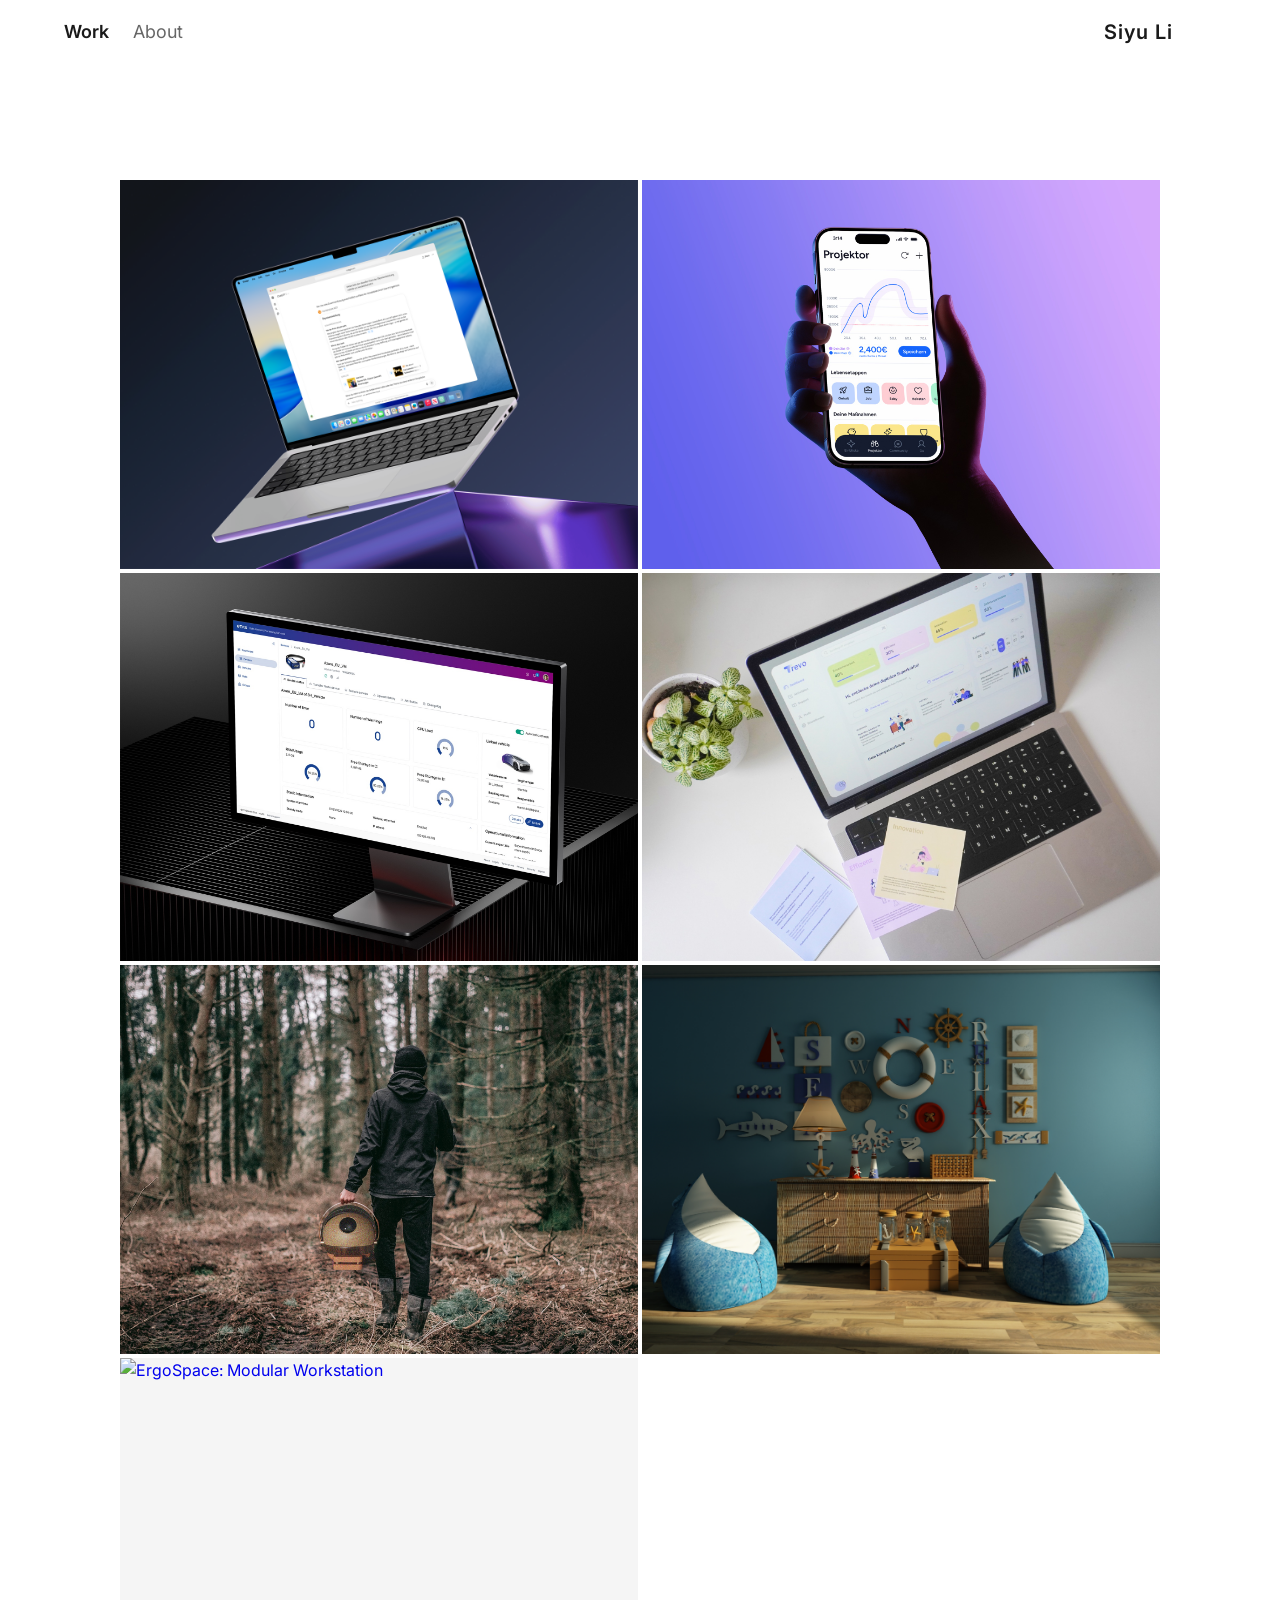
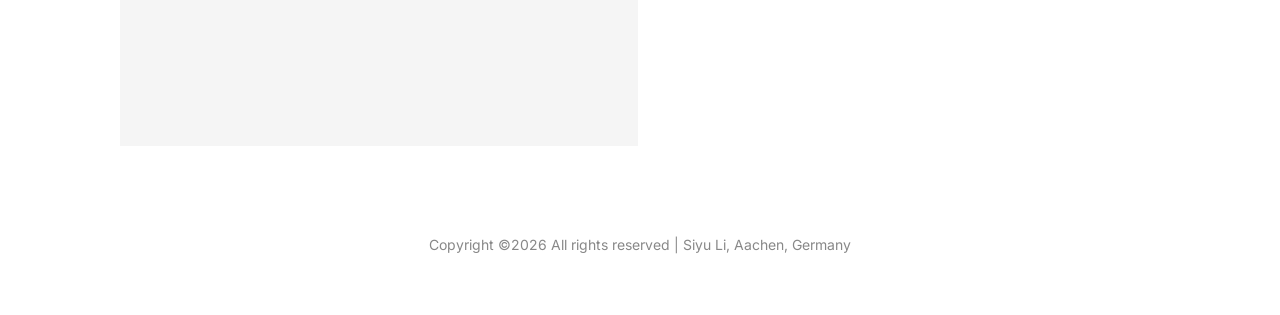
==== commit 0ccc804d: "Update Evolution to ETAS, add ErgoSpace project type, and make overlay height flexible" ====
--- a/index.html
+++ b/index.html
@@ -19,7 +19,7 @@
     <link rel="icon" type="image/png" href="assets/favicon.png">
     <link rel="apple-touch-icon" href="assets/apple-touch-icon.png">
     
-    <link rel="stylesheet" href="style.css?v=95">
+    <link rel="stylesheet" href="style.css?v=96">
 </head>
 <body>
     <header class="header">
@@ -75,7 +75,7 @@
             <div class="overlay">
                 <h3>Evolution</h3>
                 <p>From rapid PoCs to systemic cloud redesigns.</p>
-                <p>Work Collection</p>
+                <p>ETAS</p>
             </div>
         </a>
         <a href="trevo.html" class="gallery-item small">
@@ -102,11 +102,12 @@
             </div>
         </a>
         
-        <a href="ErgoSpace.html" class="gallery-item large">
-            <img src="assets/ErgoSpace/Project-06_Cover.jpg" alt="ErgoSpace: Modular Workstation" loading="lazy">
+        <a href="ergospace.html" class="gallery-item large">
+            <img src="assets/ergospace/Project-06_Cover.jpg" alt="ErgoSpace: Modular Workstation" loading="lazy">
             <div class="overlay">
-                <h3>ErgoSpace: Modular Workstation</h3>
-                <p>An ergonomic desk cabinet set featuring creative, collaborative, and privacy modules to reduce work fatigue.</p>
+                <h3>ErgoSpace</h3>
+                <p>An ergonomic modular workstation reducing work fatigue.</p>
+                <p>Bachelor Graduation Project (Individual)</p>
             </div>
         </a>
         
--- a/style.css
+++ b/style.css
@@ -118,16 +118,17 @@
     bottom: 0;
     left: 0;
     width: 100%;
-    height: 180px;
-    padding: 32px 32px 24px;
-    background: linear-gradient(to top, rgba(0, 0, 0, 0.88) 0%, rgba(0, 0, 0, 0.6) 65%, rgba(0, 0, 0, 0) 100%);
+    min-height: 180px;
+    height: auto;
+    padding: 36px 32px 24px;
+    background: linear-gradient(to top, rgba(0, 0, 0, 0.92) 0%, rgba(0, 0, 0, 0.65) 70%, rgba(0, 0, 0, 0) 100%);
     color: #ffffff;
     opacity: 0;
     transform: translateY(10px);
     transition: var(--transition);
     display: flex;
     flex-direction: column;
-    justify-content: flex-start;
+    justify-content: flex-end;
     overflow: hidden;
     box-sizing: border-box;
     pointer-events: none;
@@ -766,7 +767,8 @@
         padding: 120px 24px 24px;
     }
     .overlay {
-        height: 140px;
+        min-height: 140px;
+        height: auto;
         padding: 24px 20px 16px;
     }
     .overlay h3 {
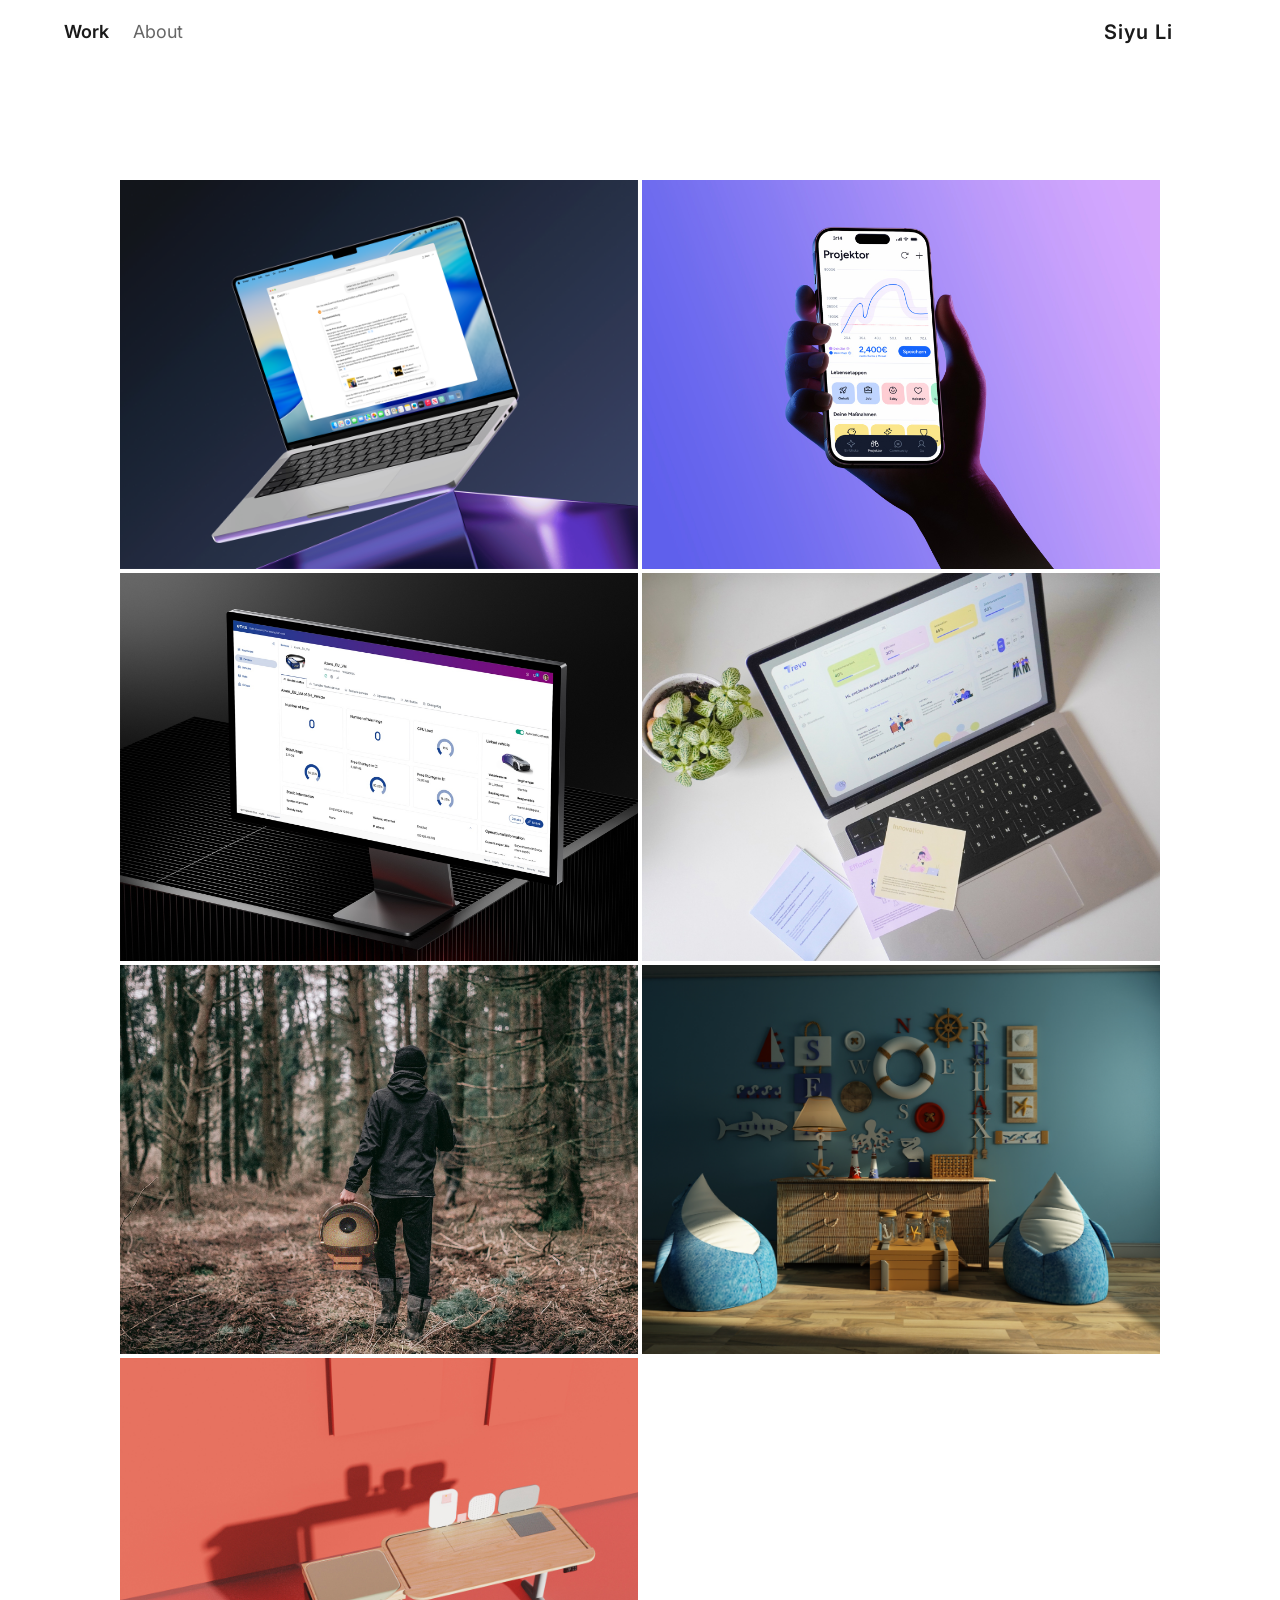
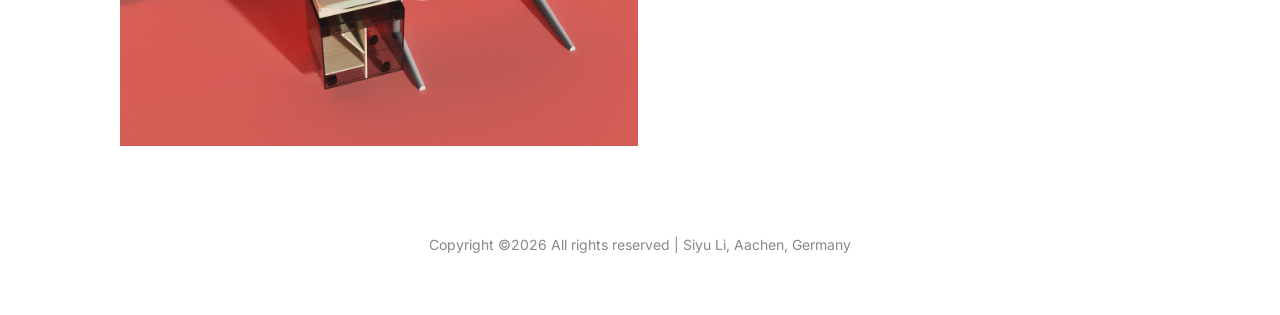
==== commit 3fc388a7: "Fix case sensitivity for ErgoSpace.html and assets/ErgoSpace path" ====
--- a/index.html
+++ b/index.html
@@ -19,7 +19,7 @@
     <link rel="icon" type="image/png" href="assets/favicon.png">
     <link rel="apple-touch-icon" href="assets/apple-touch-icon.png">
     
-    <link rel="stylesheet" href="style.css?v=96">
+    <link rel="stylesheet" href="style.css?v=97">
 </head>
 <body>
     <header class="header">
@@ -102,8 +102,8 @@
             </div>
         </a>
         
-        <a href="ergospace.html" class="gallery-item large">
-            <img src="assets/ergospace/Project-06_Cover.jpg" alt="ErgoSpace: Modular Workstation" loading="lazy">
+        <a href="ErgoSpace.html" class="gallery-item large">
+            <img src="assets/ErgoSpace/Project-06_Cover.jpg" alt="ErgoSpace: Modular Workstation" loading="lazy">
             <div class="overlay">
                 <h3>ErgoSpace</h3>
                 <p>An ergonomic modular workstation reducing work fatigue.</p>
